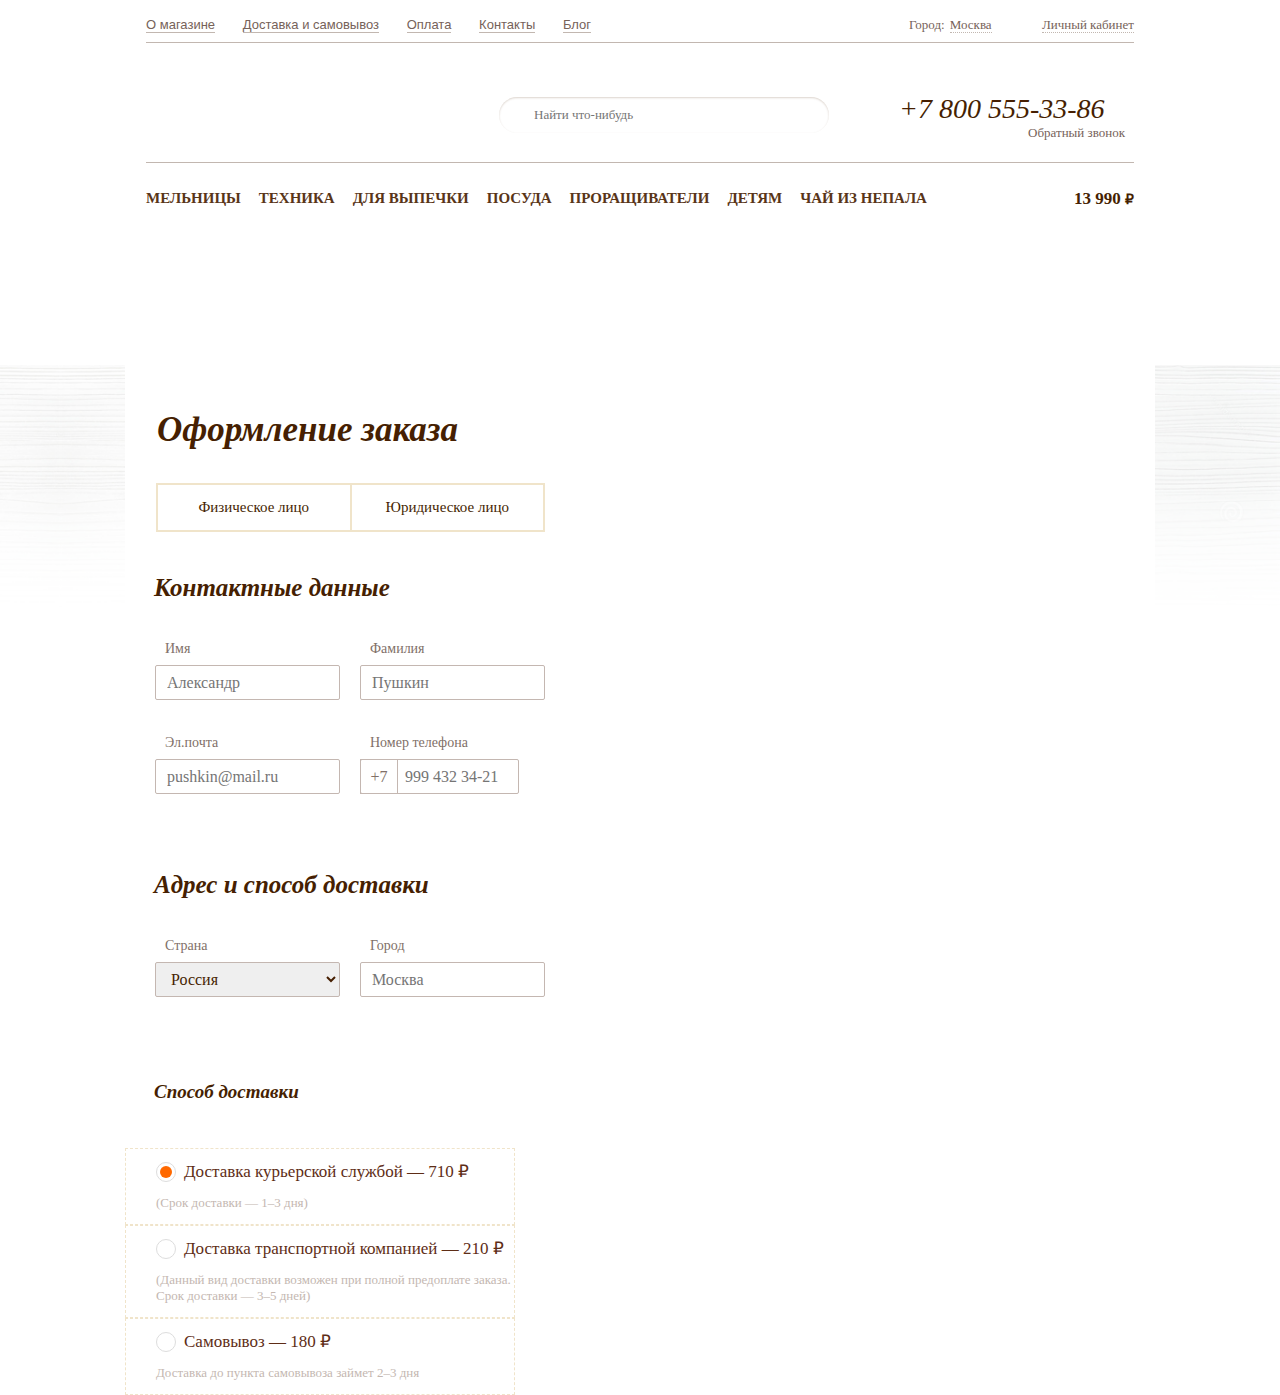
==== index.html @ 78ed2c7d "feat: add header + main" ====
<!DOCTYPE html>
<html lang="en">
<head>
  <meta charset="UTF-8">
  <meta name="viewport" content="width=device-width, initial-scale=0.25">
  <meta http-equiv="X-UA-Compatible" content="ie=edge">
  <link rel="stylesheet" href="sass/main.css">
  <title>Document</title>
</head>
<body>
  <header>
    <div class="wrap-navigation">
      <div class="navigation">
        <a href="#">О магазине</a>
        <a href="#">Доставка и самовывоз</a>
        <a href="#">Оплата</a>
        <a href="#">Контакты</a>
        <a href="#">Блог</a>
      </div>
      <div class="account">
        <div class="account-city">
          <i class="sprite"></i>
          <p>Город:</p>
          <a href="#">Москва</a>
        </div>
        <div class="account-personal">
          <i class="sprite"></i>
          <a href="#">Личный кабинет</a>
        </div>
      </div>
    </div>

    <div class="middle-header">
      <div class="logo"><i class="sprite"></i></div>
      <form class="search">
          <i class="sprite"></i>
          <input type="text" placeholder="Найти что-нибудь">
      </form>
      <div class="callback">
        <div class="callback-number">+7 800 555-33-86</div>
        <div class="callback-text">Обратный звонок</div>
      </div>
    </div>

    <div class="main-navigation">
      <div class="main-navigation-name">
        <ul>
          <li><a href="">Мельницы</a></li>
          <li><a href="">Техника</a></li>
          <li><a href="">Для выпечки</a></li>
          <li><a href="">Посуда</a></li>
          <li><a href="">Проращиватели</a></li>
          <li><a href="">Детям</a> </li>
          <li><a href="">Чай из непала</a></li>
        </ul>
      </div>
      <div class="main-navigation-cart">
        <i class="sprite"></i>
        <div class="main-navigation-cart-price">13 990 <p>₽</p></div>
      </div>
    </div>
  </header>

  <div class="main-checkout">
    <div class="checkout">

      <h2>Оформление заказа</h2>
      <div class="checkout-choice">
        <div class="checkout-choice-item1">Физическое лицо</div>
        <div class="checkout-choice-item2">Юридическое лицо</div>
      </div>

      <h3>Контактные данные</h3>
      <form class="contacts">
        <div class="contacts-name-mail">
            <label for="">Имя</label>
            <input type="text" name="fio" placeholder="Александр">
            <label for="">Эл.почта</label>
            <input type="email" name="fio" placeholder="pushkin@mail.ru">
        </div>
        <div class="contacts-lname-tel">
            <label for="">Фамилия</label> 
            <input type="text" name="fio" placeholder="Пушкин">
            <label for="">Номер телефона</label>
            <div class="contacts-tel">
              <div class="num">+7</div>
              <input type="phone" name="fio" placeholder="999 432 34-21">
            </div>
          </div>
      </form>

      <h3>Адрес и способ доставки</h3>
      <form class="delivery">
        <div class="delivery-country">
          <label for="">Страна</label>
          <select name="" id="">
              <option>Россия</option>
          </select> 
        </div>
        <div class="delivery-city">
            <label for="">Город</label>
            <input type="text" name="city" placeholder="Москва">
          </div>
      </form>

      <h4>Способ доставки</h4>
      <form action="#">
        <div class="checkbox-choice">
          <div class="checkbox-choice-courier">
            <p>
              <input name="radio" type="radio" class="radio" checked>
              <label for="test1">Доставка курьерской службой — 710 ₽</label>
              <p>(Срок доставки — 1–3 дня)</p>
            </p> 
          </div>
          <div class="checkbox-choice-car">
            <p>
              <input name="radio" type="radio" class="radio">
              <label for="test2">Доставка транспортной компанией — 210 ₽</label>
              <p>(Данный вид доставки возможен при полной 
                  предоплате заказа. Срок доставки — 3–5 дней)
              </p>
            </p>
          </div>
          <div class="checkbox-choice-pickup">
            <p>
              <input name="radio" type="radio" class="radio">
              <label for="test3">Самовывоз — 180 ₽</label>
              <p>Доставка до пункта самовывоза займет 2–3 дня</p>
            </p> 
          </div>
        </div>
      </form>
    </div>
  </div>
  
</body>
</html>
---- sass/main.css ----
* {
  -webkit-box-sizing: border-box;
          box-sizing: border-box;
}

body {
  margin: 0;
  padding: 0;
}

header {
  height: 365px;
  background: url("../image/header-picture.png") no-repeat bottom center;
  background-size: cover;
}

.sprite {
  background-image: url("../image/i.png");
  background-repeat: no-repeat;
  display: inline-block;
}

.wrap-navigation {
  width: 988px;
  height: 43px;
  display: -webkit-box;
  display: -ms-flexbox;
  display: flex;
  -webkit-box-pack: justify;
      -ms-flex-pack: justify;
          justify-content: space-between;
  margin: 0 auto;
  border-bottom: 1px solid #c2b7b0;
}

.navigation {
  width: 445px;
  display: -webkit-box;
  display: -ms-flexbox;
  display: flex;
  -webkit-box-pack: justify;
      -ms-flex-pack: justify;
          justify-content: space-between;
}

.navigation a {
  height: 16px;
  margin: 17px 0 0;
  color: #766259;
  font-family: Calibri, sans-serif;
  font-size: 13px;
  font-weight: 400;
  text-decoration: none;
  border-bottom: 1px solid #c2b7b0;
}

.account {
  width: 254px;
  display: -webkit-box;
  display: -ms-flexbox;
  display: flex;
  -webkit-box-pack: justify;
      -ms-flex-pack: justify;
          justify-content: space-between;
}

.account a {
  padding: 0;
  height: 16px;
  margin: 17px 0 0;
  color: #766259;
  font-family: Calibri;
  font-size: 13px;
  font-weight: 400;
  text-decoration: none;
  border-bottom: 1px dotted #c2b7b0;
}

.account-city {
  display: -webkit-box;
  display: -ms-flexbox;
  display: flex;
}

.account-city i {
  width: 15px;
  height: 19px;
  background-position: -367px -5px;
  margin: 17px 7px 0;
}

.account-city p {
  color: #766259;
  font-family: Calibri;
  font-size: 13px;
  font-weight: 400;
  padding: 0;
  margin: 17px 5px 0 0;
}

.account-personal {
  display: -webkit-box;
  display: -ms-flexbox;
  display: flex;
}

.account-personal i {
  width: 15px;
  height: 19px;
  background-position: -270px -5px;
  margin: 17px 7px 0;
}

.middle-header {
  width: 970px;
  height: 95px;
  margin: 24px auto 0;
  display: -webkit-box;
  display: -ms-flexbox;
  display: flex;
  -webkit-box-align: center;
      -ms-flex-align: center;
          align-items: center;
  -webkit-box-pack: justify;
      -ms-flex-pack: justify;
          justify-content: space-between;
}

.logo i {
  width: 274px;
  height: 72px;
  background-position: -402px -72px;
}

.search {
  width: 330px;
  height: 36px;
  -webkit-box-shadow: inset 0 1px 2px rgba(96, 58, 26, 0.22);
          box-shadow: inset 0 1px 2px rgba(96, 58, 26, 0.22);
  border-radius: 18px;
  border-style: none;
  background-color: #ffffff;
  display: -webkit-box;
  display: -ms-flexbox;
  display: flex;
  -webkit-box-align: center;
      -ms-flex-align: center;
          align-items: center;
}

.search input {
  background: none;
  border: none;
  padding: 0 11px;
  outline: none;
  color: #766259;
  font-family: Calibri;
  font-size: 13px;
  font-weight: 400;
  line-height: 85px;
}

.search i {
  width: 13px;
  height: 15px;
  background-position: -666px -5px;
  margin-left: 11px;
}

.callback {
  width: 226px;
  height: 43px;
}

.callback-number {
  color: #461f02;
  font-family: Georgia;
  font-size: 28px;
  font-style: italic;
}

.callback-text {
  color: #766259;
  font-family: Calibri;
  font-size: 13px;
  font-weight: 400;
  text-align: right;
}

.main-navigation {
  width: 988px;
  height: 50px;
  display: -webkit-box;
  display: -ms-flexbox;
  display: flex;
  -webkit-box-pack: justify;
      -ms-flex-pack: justify;
          justify-content: space-between;
  margin: 0 auto;
  padding-top: 10px;
  border-top: 1px solid #c2b7b0;
}

.main-navigation-name {
  width: 781px;
}

.main-navigation-name ul {
  display: -webkit-box;
  display: -ms-flexbox;
  display: flex;
  -webkit-box-pack: justify;
      -ms-flex-pack: justify;
          justify-content: space-between;
  list-style: none;
  -webkit-box-orient: horizontal;
  -webkit-box-direction: normal;
      -ms-flex-direction: row;
          flex-direction: row;
  padding: 0;
}

.main-navigation-name ul a {
  text-decoration: none;
  color: #461f02;
  font-family: Calibri;
  font-size: 15px;
  font-weight: 700;
  text-transform: uppercase;
  color: #593518;
}

.main-navigation-cart {
  width: 135px;
  height: 50px;
  display: -webkit-box;
  display: -ms-flexbox;
  display: flex;
  -webkit-box-pack: end;
      -ms-flex-pack: end;
          justify-content: flex-end;
}

.main-navigation-cart i {
  width: 36px;
  height: 34px;
  background-position: -295px -5px;
}

.main-navigation-cart-price {
  margin: 16px 0 0;
  color: #461f02;
  font-family: Calibri;
  font-size: 17px;
  font-weight: 700;
}

.main-navigation-cart p {
  font-size: 14px;
  margin: 0;
  display: inline;
}

.main-checkout {
  background: url("../image/bottom-header.png") no-repeat top center;
  height: 300px;
  background-size: cover;
}

.checkout {
  width: 1030px;
  margin: auto;
  background: white;
}

.checkout h2 {
  color: #461f02;
  font-family: Georgia;
  font-size: 35px;
  font-style: italic;
  margin: 0 0 33px 32px;
  padding-top: 45px;
}

.checkout h3 {
  color: #461f02;
  font-family: Georgia;
  font-size: 25px;
  font-style: italic;
  margin: 42px 0 39px 29px;
}

.checkout h4 {
  color: #461f02;
  font-family: Georgia;
  font-size: 19px;
  font-style: italic;
  line-height: 35px;
  margin: 42px 0 39px 29px;
}

.checkout-choice {
  width: 389px;
  height: 49px;
  border: 1px solid #f0e4ca;
  display: -webkit-box;
  display: -ms-flexbox;
  display: flex;
  margin-left: 31px;
}

.checkout-choice-item1, .checkout-choice-item2 {
  width: 195px;
  color: #461f02;
  font-family: Calibri;
  font-size: 15px;
  font-weight: 400;
  border: 1px solid #f0e4ca;
  display: -webkit-box;
  display: -ms-flexbox;
  display: flex;
  -webkit-box-align: center;
      -ms-flex-align: center;
          align-items: center;
  -webkit-box-pack: center;
      -ms-flex-pack: center;
          justify-content: center;
  cursor: pointer;
}

.checkout-choice-item1:hover, .checkout-choice-item2:hover {
  background-color: #fdfcfa;
}

.checkout-choice-item1:active, .checkout-choice-item2:active {
  border: 1px dashed #d15b0a;
}

.contacts {
  width: 390px;
  height: auto;
  display: -webkit-box;
  display: -ms-flexbox;
  display: flex;
  -webkit-box-pack: justify;
      -ms-flex-pack: justify;
          justify-content: space-between;
  margin-left: 30px;
}

.contacts-name-mail {
  width: 390px;
  display: -webkit-box;
  display: -ms-flexbox;
  display: flex;
  -webkit-box-orient: vertical;
  -webkit-box-direction: normal;
      -ms-flex-direction: column;
          flex-direction: column;
}

.contacts-lname-tel {
  display: -webkit-box;
  display: -ms-flexbox;
  display: flex;
  -webkit-box-orient: vertical;
  -webkit-box-direction: normal;
      -ms-flex-direction: column;
          flex-direction: column;
}

.contacts label {
  color: #817068;
  font-family: Calibri;
  font-size: 14px;
  font-weight: 400;
  margin: 0 0 8px 10px;
}

.contacts input {
  width: 185px;
  height: 35px;
  margin-bottom: 35px;
  color: #817068;
  font-family: Calibri;
  font-size: 16px;
  font-weight: 400;
  padding-left: 11px;
  outline-color: #e64545;
  border: 1px solid #c4b7b1;
  border-radius: 2px;
}

.contacts-tel {
  position: relative;
}

.contacts-tel input {
  width: 159px !important;
  height: 35px;
  padding-left: 44px;
}

.num {
  width: 38px;
  height: 35px;
  border: 1px solid #c4b7b1;
  position: absolute;
  display: -webkit-box;
  display: -ms-flexbox;
  display: flex;
  -webkit-box-pack: center;
      -ms-flex-pack: center;
          justify-content: center;
  -webkit-box-align: center;
      -ms-flex-align: center;
          align-items: center;
  color: #817068;
  font-family: Calibri;
  font-size: 16px;
  font-weight: 400;
}

.delivery {
  width: 390px;
  height: auto;
  display: -webkit-box;
  display: -ms-flexbox;
  display: flex;
  -webkit-box-pack: justify;
      -ms-flex-pack: justify;
          justify-content: space-between;
  margin-left: 30px;
}

.delivery-city, .delivery-country {
  display: -webkit-box;
  display: -ms-flexbox;
  display: flex;
  -webkit-box-orient: vertical;
  -webkit-box-direction: normal;
      -ms-flex-direction: column;
          flex-direction: column;
}

.delivery-city label, .delivery-country label {
  color: #817068;
  font-family: Calibri;
  font-size: 14px;
  font-weight: 400;
  margin: 0 0 8px 10px;
}

.delivery-city select, .delivery-city input, .delivery-country select, .delivery-country input {
  width: 185px;
  height: 35px;
  margin-bottom: 35px;
  color: #461f02;
  font-family: Calibri;
  font-size: 16px;
  font-weight: 400;
  padding-left: 11px;
  outline-color: #e64545;
  border: 1px solid #c4b7b1;
  border-radius: 2px;
}

.checkbox-choice {
  width: 390px;
  height: 222px;
}

.checkbox-choice-courier, .checkbox-choice-car, .checkbox-choice-pickup {
  width: 390px;
  min-height: 70px;
  border: 1px dashed #f0e4ca;
}

.checkbox-choice-courier p, .checkbox-choice-car p, .checkbox-choice-pickup p {
  color: #c4b7b1;
  font-family: Calibri;
  font-size: 13px;
  font-weight: 400;
  margin-left: 30px;
  padding: 0;
  max-width: 100%;
}

input[type="radio"]:checked,
input[type="radio"]:not(:checked) {
  position: absolute;
  left: -9999px;
}

input[type="radio"]:checked + label,
input[type="radio"]:not(:checked) + label {
  position: relative;
  padding-left: 28px;
  cursor: pointer;
  line-height: 20px;
  display: inline-block;
  color: #5e2d16;
  font-family: Calibri;
  font-size: 17px;
  font-weight: 400;
}

input[type="radio"]:checked + label:before,
input[type="radio"]:not(:checked) + label:before {
  content: '';
  position: absolute;
  left: 0;
  top: 0;
  width: 18px;
  height: 18px;
  border: 1px solid #ddd;
  border-radius: 100%;
  background: #fff;
}

input[type="radio"]:checked + label:after,
input[type="radio"]:not(:checked) + label:after {
  content: '';
  width: 12px;
  height: 12px;
  background: #ff6900;
  position: absolute;
  top: 4px;
  left: 4px;
  border-radius: 100%;
  -webkit-transition: all 0.2s ease;
  transition: all 0.2s ease;
}

input[type="radio"]:not(:checked) + label:after {
  opacity: 0;
  -webkit-transform: scale(0);
  transform: scale(0);
}

input[type="radio"]:checked + label:after {
  opacity: 1;
  -webkit-transform: scale(1);
  transform: scale(1);
}
/*# sourceMappingURL=main.css.map */
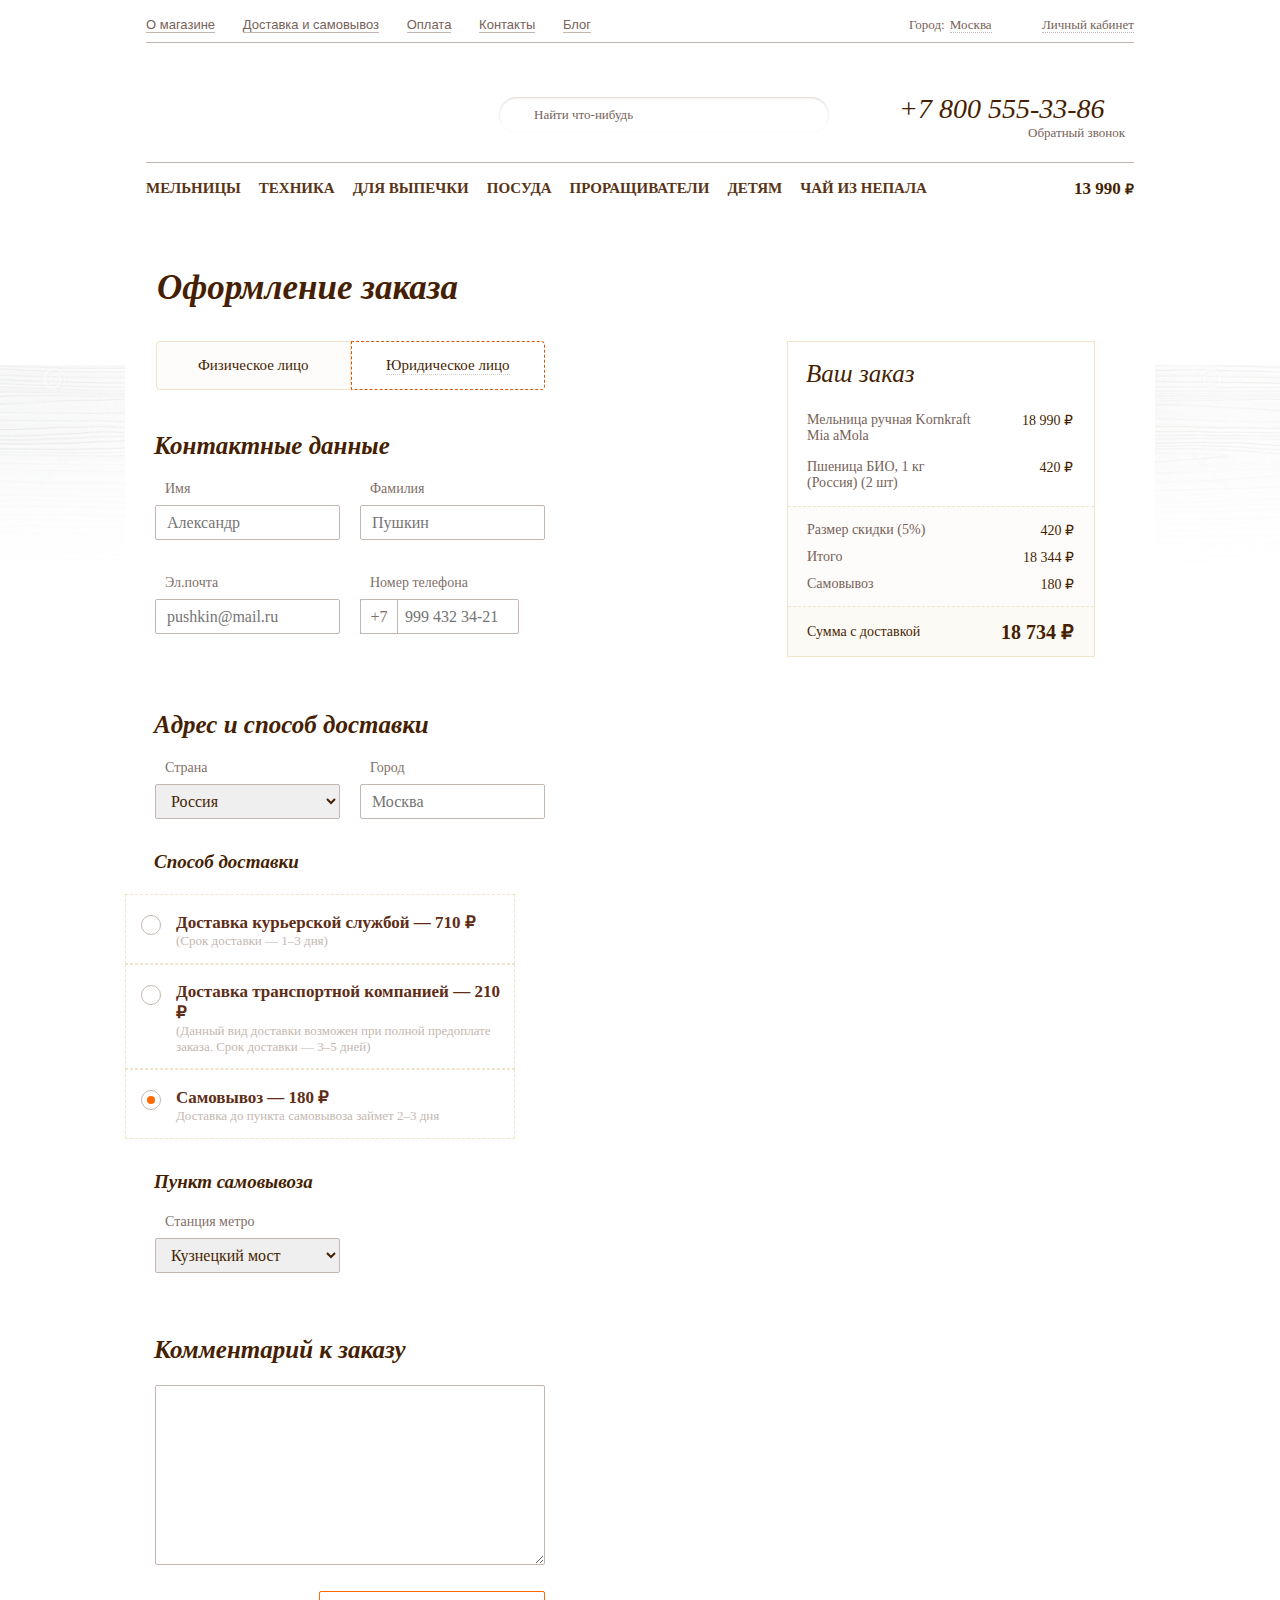
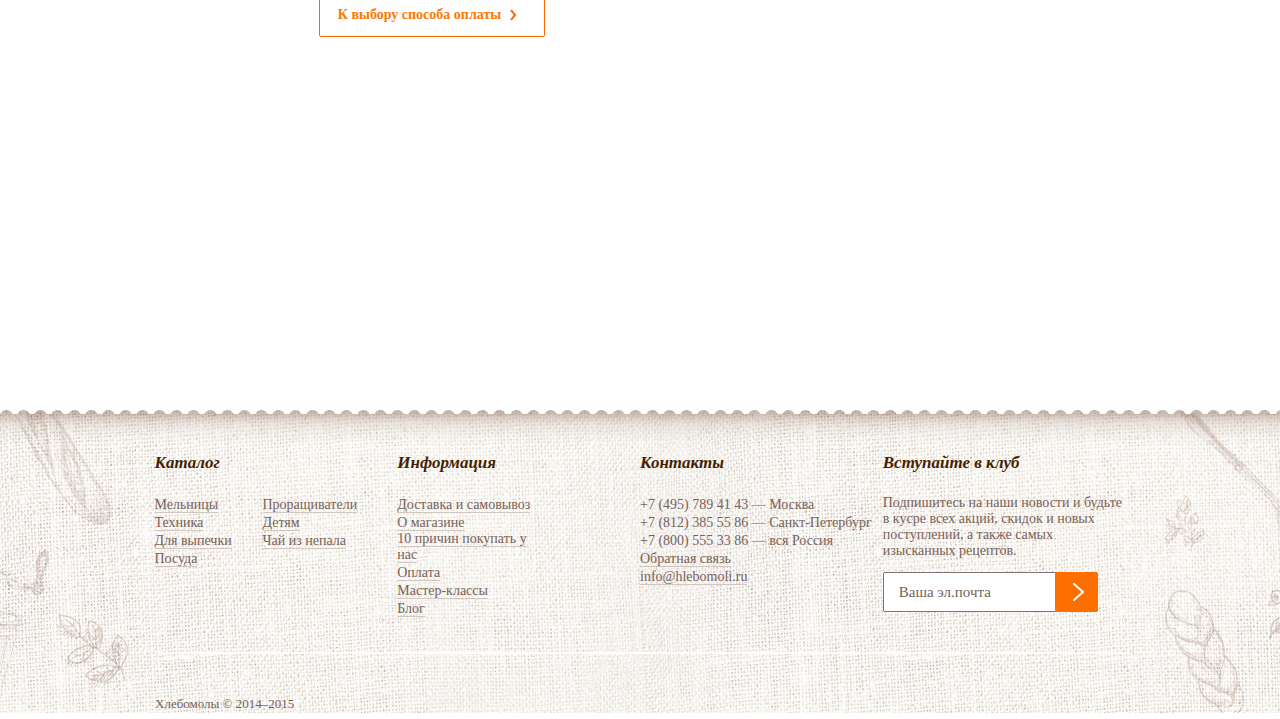
==== commit 1319b478: "feat: add footer, main and fix" ====
--- a/index.html
+++ b/index.html
@@ -5,7 +5,6 @@
   <meta name="viewport" content="width=device-width, initial-scale=0.25">
   <meta http-equiv="X-UA-Compatible" content="ie=edge">
   <link rel="stylesheet" href="sass/main.css">
-  <title>Document</title>
 </head>
 <body>
   <header>
@@ -55,84 +54,245 @@
         </ul>
       </div>
       <div class="main-navigation-cart">
-        <i class="sprite"></i>
+        <div class="cart"></div>
         <div class="main-navigation-cart-price">13 990 <p>₽</p></div>
       </div>
     </div>
   </header>
 
   <div class="main-checkout">
-    <div class="checkout">
-
+    <div class="wood">
+    <div class="checkout ">
+      <div class="b_panel">
       <h2>Оформление заказа</h2>
-      <div class="checkout-choice">
-        <div class="checkout-choice-item1">Физическое лицо</div>
-        <div class="checkout-choice-item2">Юридическое лицо</div>
-      </div>
-
-      <h3>Контактные данные</h3>
-      <form class="contacts">
-        <div class="contacts-name-mail">
-            <label for="">Имя</label>
-            <input type="text" name="fio" placeholder="Александр">
-            <label for="">Эл.почта</label>
-            <input type="email" name="fio" placeholder="pushkin@mail.ru">
-        </div>
-        <div class="contacts-lname-tel">
-            <label for="">Фамилия</label> 
-            <input type="text" name="fio" placeholder="Пушкин">
-            <label for="">Номер телефона</label>
-            <div class="contacts-tel">
-              <div class="num">+7</div>
-              <input type="phone" name="fio" placeholder="999 432 34-21">
-            </div>
-          </div>
-      </form>
-
-      <h3>Адрес и способ доставки</h3>
-      <form class="delivery">
-        <div class="delivery-country">
-          <label for="">Страна</label>
+      <div class="wrap-content">
+        <div class="checkout-choice">
+          <div class="checkout-choice-item1">Физическое лицо</div>
+          <div class="checkout-choice-item2"><p>Юридическое лицо</p></div>
+        </div>
+
+        <div class="your-choice">
+          <h3>Ваш заказ</h3>
+
+            <div class="your-choice-goods">
+              <p class="goods-item">Мельница ручная Kornkraft Mia aMola</p>
+              <p class="goods-price">18 990 ₽</p>
+            </div>
+            <div class="your-choice-goods">
+              <p class="goods-item">Пшеница БИО, 1 кг (Россия) (2 шт)</p>
+              <p class="goods-price">420 ₽</p>
+            </div>
+
+            <div class="price-delivery">
+              <div class="cost">
+                <p>Размер скидки (5%)</p>
+                <p class="cost-color">420 ₽</p>
+              </div>
+              <div class="cost1">
+                  <p>Итого</p>
+                  <p class="cost-color">18 344 ₽</p>
+              </div>
+              <div class="cost2">
+                  <p>Самовывоз</p>
+                  <p class="cost-color">180 ₽</p>
+              </div>
+            </div>
+
+            <div class="full-price">
+              <p>Сумма с доставкой</p>
+              <p class="full-cost">18 734 ₽</p>
+            </div>  
+
+        </div>
+      </div>
+      
+        <h3>Контактные данные</h3>
+        <form class="contacts">
+          <div class="contacts-name-mail">
+              <label for="">Имя</label>
+              <input type="text" name="fio" placeholder="Александр">
+              <label for="">Эл.почта</label>
+              <input type="email" name="fio" placeholder="pushkin@mail.ru">
+          </div>
+          <div class="contacts-lname-tel">
+              <label for="">Фамилия</label> 
+              <input type="text" name="fio" placeholder="Пушкин">
+              <label for="">Номер телефона</label>
+              <div class="contacts-tel">
+                <div class="num">+7</div>
+                <input type="phone" name="fio" placeholder="999 432 34-21">
+              </div>
+            </div>
+        </form>
+
+        <h3>Адрес и способ доставки</h3>
+        <form class="delivery">
+          <div class="delivery-country">
+            <label for="">Страна</label>
+            <select name="" id="">
+                <option>Россия</option>
+            </select> 
+          </div>
+          <div class="delivery-city">
+              <label for="">Город</label>
+              <input type="text" name="city" placeholder="Москва">
+            </div>
+        </form>
+
+        <h4>Способ доставки</h4>
+        <div class="control-group">
+            <div class="checkbox-choice-courier">
+              <label class="control control-radio">
+                  Доставка курьерской службой — 710 ₽
+                      <input type="radio" name="radio" />
+                      <p>(Срок доставки — 1–3 дня)</p>
+                  <div class="control_indicator"></div>
+              </label>
+            </div>
+            <div class="checkbox-choice-car">
+              <label class="control control-radio">
+                  Доставка транспортной компанией — 210 ₽
+                      <input type="radio" name="radio" />
+                      <p>(Данный вид доставки возможен при полной 
+                          предоплате заказа. Срок доставки — 3–5 дней)
+                      </p>
+                  <div class="control_indicator"></div>
+              </label>
+            </div>
+            <div class="checkbox-choice-pickup">
+              <label class="control control-radio">
+                  Самовывоз — 180 ₽
+                      <input type="radio" name="radio" checked="checked" />
+                      <p>Доставка до пункта самовывоза займет 2–3 дня</p>
+                  <div class="control_indicator"></div>
+              </label>
+            </div>
+            
+        </div>
+
+
+        <!-- <form action="#">
+          <div class="checkbox-choice">
+            <div class="checkbox-choice-courier">
+              <p>
+                <input name="radio" type="radio" class="radio" >
+                <label for="test1">Доставка курьерской службой — 710 ₽</label>
+                <p>(Срок доставки — 1–3 дня)</p>
+              </p> 
+            </div>
+            <div class="checkbox-choice-car">
+              <p>
+                <input name="radio" type="radio" class="radio">
+                <label for="test2">Доставка транспортной компанией — 210 ₽</label>
+                <p>(Данный вид доставки возможен при полной 
+                    предоплате заказа. Срок доставки — 3–5 дней)
+                </p>
+              </p>
+            </div>
+            <div class="checkbox-choice-pickup">
+              <p>
+                <input name="radio" type="radio" class="radio" checked>
+                <label for="test3">Самовывоз — 180 ₽</label>
+                <p>Доставка до пункта самовывоза займет 2–3 дня</p>
+              </p> 
+            </div>
+          </div>
+        </form> -->
+
+      
+
+        <h4>Пункт самовывоза</h4>
+        <div class="pickup">        
+          <label for="">Станция метро</label>
           <select name="" id="">
-              <option>Россия</option>
-          </select> 
-        </div>
-        <div class="delivery-city">
-            <label for="">Город</label>
-            <input type="text" name="city" placeholder="Москва">
-          </div>
-      </form>
-
-      <h4>Способ доставки</h4>
-      <form action="#">
-        <div class="checkbox-choice">
-          <div class="checkbox-choice-courier">
-            <p>
-              <input name="radio" type="radio" class="radio" checked>
-              <label for="test1">Доставка курьерской службой — 710 ₽</label>
-              <p>(Срок доставки — 1–3 дня)</p>
-            </p> 
-          </div>
-          <div class="checkbox-choice-car">
-            <p>
-              <input name="radio" type="radio" class="radio">
-              <label for="test2">Доставка транспортной компанией — 210 ₽</label>
-              <p>(Данный вид доставки возможен при полной 
-                  предоплате заказа. Срок доставки — 3–5 дней)
-              </p>
-            </p>
-          </div>
-          <div class="checkbox-choice-pickup">
-            <p>
-              <input name="radio" type="radio" class="radio">
-              <label for="test3">Самовывоз — 180 ₽</label>
-              <p>Доставка до пункта самовывоза займет 2–3 дня</p>
-            </p> 
-          </div>
-        </div>
-      </form>
-    </div>
-  </div>
-  
+              <option>Кузнецкий мост</option>
+          </select>
+          <div id="map"></div>
+          <script type="text/javascript" charset="utf-8" async src="https://api-maps.yandex.ru/services/constructor/1.0/js/?um=constructor%3A39465b5e3ebe2ff339e747131e47175bd1612c1ca1939c7732108e07b7fb9b4d&amp;width=390&amp;height=292&amp;lang=ru_RU&amp;scroll=true"></script>       
+        </div>
+
+        <h3>Комментарий к заказу</h3>
+        <div class="comment">
+          <form action="" method="post">
+              <p><textarea name="text" required></textarea></p>
+              <p class="submit-position"><input type="submit" class="submit" value="К выбору способа оплаты"><span></span></p>
+            </form>    
+        </div>
+      </div> 
+    </div>
+  </div>
+</div>
+
+<footer>
+  <div class="footer-main">
+    <div class="footer-main-item">
+      <div class="footer-main-item-catalog">
+        <h4>Каталог</h4>
+        <ul class="column-count">
+          <li><a href="">Мельницы</a></li>
+          <li><a href="">Техника</a></li>
+          <li><a href="">Для выпечки</a></li>
+          <li><a href="">Посуда</a></li>
+          <li><a href="">Проращиватели</a></li>
+          <li><a href="">Детям</a></li>
+          <li><a href="">Чай из непала</a></li>
+        </ul>
+      </div>
+    </div>
+    <div class="footer-main-item">
+        <div class="footer-main-item-info">
+          <h4>Информация</h4>
+          <ul>
+            <li><a href="">Доставка и самовывоз</a></li>
+            <li><a href="">О магазине</a></li>
+            <li><a href="">10 причин покупать у нас</a></li>
+            <li><a href="">Оплата</a></li><br>
+            <li><a href="">Мастер-классы</a></li><br>
+            <li><a href="">Блог</a></li>
+          </ul>
+        </div>
+    </div>
+    <div class="footer-main-item">
+        <div class="footer-main-item-contact">
+            <h4>Контакты</h4>
+            <ul>
+              <li>+7 (495) 789 41 43 — Москва</li>
+              <li>+7 (812) 385 55 86 — Санкт-Петербург</li>
+              <li>+7 (800) 555 33 86 — вся Россия</li>
+              <li><a href="">Обратная связь</a></li><br>
+              <li><a href="">info@hlebomoli.ru</a></li>
+            </ul>
+          </div>
+    </div>
+    <div class="footer-main-item">
+        <div class="footer-main-item-club">
+          <h4>Вступайте в клуб</h4>
+          <p>Подпишитесь на наши новости и будьте в кусре всех акций, скидок и новых 
+              поступлений, а также самых изысканных рецептов.</p>
+        </div>
+        <form action="#">
+          <input type="text" placeholder="Ваша эл.почта">
+          <input type="submit" value="">
+        </form>
+    </div>
+  </div>
+
+  <div class="footer-line">
+      <i class="sprite"></i>
+  </div>
+
+  <div class="social">
+    <div class="social-copyright">
+      <p>Хлебомолы © 2014–2015</p>
+    </div>
+    <div class="social-media">
+      <a href=""><i class="sprite vk"></i></a>
+      <a href=""><i class="sprite fb"></i></a>
+      <a href=""><i class="sprite in"></i></a>
+      <a href=""><i class="sprite yt"></i></a>
+    </div> 
+  </div>
+    
+</footer>
 </body>
 </html>--- a/sass/main.css
+++ b/sass/main.css
@@ -157,7 +157,27 @@
   font-family: Calibri;
   font-size: 13px;
   font-weight: 400;
-  line-height: 85px;
+}
+
+.search input::-webkit-input-placeholder {
+  color: #766259;
+  font-family: Calibri;
+  font-size: 13px;
+  font-weight: 400;
+}
+
+.search input::-moz-placeholder {
+  color: #766259;
+  font-family: Calibri;
+  font-size: 13px;
+  font-weight: 400;
+}
+
+.search input:-ms-input-placeholder {
+  color: #766259;
+  font-family: Calibri;
+  font-size: 13px;
+  font-weight: 400;
 }
 
 .search i {
@@ -197,8 +217,14 @@
       -ms-flex-pack: justify;
           justify-content: space-between;
   margin: 0 auto;
-  padding-top: 10px;
   border-top: 1px solid #c2b7b0;
+}
+
+.main-navigation .cart {
+  width: 40px;
+  height: 40px;
+  background: url("../image/cart.png") no-repeat;
+  background-position: 5px 5px;
 }
 
 .main-navigation-name {
@@ -241,12 +267,6 @@
           justify-content: flex-end;
 }
 
-.main-navigation-cart i {
-  width: 36px;
-  height: 34px;
-  background-position: -295px -5px;
-}
-
 .main-navigation-cart-price {
   margin: 16px 0 0;
   color: #461f02;
@@ -262,14 +282,177 @@
 }
 
 .main-checkout {
-  background: url("../image/bottom-header.png") no-repeat top center;
+  position: relative;
+  width: 100%;
+  min-height: 1645px;
+}
+
+.wood {
+  background: url("../image/bottom-header.png") no-repeat 0 -40px;
   height: 300px;
   background-size: cover;
+  position: relative;
+  width: 100%;
+}
+
+.b_panel {
+  position: absolute;
+  display: block;
+  overflow: hidden;
+  width: 100%;
+  min-height: 120px;
+  max-width: 1030px;
+  margin: -142px auto 0;
+  background: url("../image/b_panel.png") no-repeat;
+}
+
+.white-power {
+  background: white;
+}
+
+.wrap-content {
+  display: -webkit-box;
+  display: -ms-flexbox;
+  display: flex;
+  -webkit-box-pack: justify;
+      -ms-flex-pack: justify;
+          justify-content: space-between;
+}
+
+.your-choice {
+  display: -webkit-box;
+  display: -ms-flexbox;
+  display: flex;
+  -webkit-box-orient: vertical;
+  -webkit-box-direction: normal;
+      -ms-flex-direction: column;
+          flex-direction: column;
+  width: 308px;
+  height: 316px;
+  border: 1px solid #f0e4ca;
+  margin-right: 30px;
+  position: absolute;
+  right: 30px;
+}
+
+.your-choice h3 {
+  padding: 18px 0 24px 18px;
+  color: #461f02;
+  font-family: Georgia;
+  font-size: 25px;
+  font-style: italic;
+  font-weight: normal;
+  margin: 0 !important;
+}
+
+.your-choice-goods {
+  display: -webkit-box;
+  display: -ms-flexbox;
+  display: flex;
+  -webkit-box-pack: justify;
+      -ms-flex-pack: justify;
+          justify-content: space-between;
+}
+
+.your-choice-goods p {
+  margin: 0;
+}
+
+.your-choice-goods .goods-item {
+  width: 185px;
+  color: #766259;
+  font-family: Calibri;
+  font-size: 14px;
+  font-weight: 400;
+  padding-left: 19px;
+  margin-bottom: 15px;
+}
+
+.your-choice-goods .goods-price {
+  color: #461f02;
+  font-family: Calibri;
+  font-size: 14px;
+  font-weight: 400;
+  padding-right: 21px;
+}
+
+.your-choice .price-delivery {
+  border-top: 1px dashed #f0e4ca;
+  border-bottom: 1px dashed #f0e4ca;
+  background-color: #fdfcfa;
+  height: 101px;
+  display: -webkit-box;
+  display: -ms-flexbox;
+  display: flex;
+  -webkit-box-orient: vertical;
+  -webkit-box-direction: normal;
+      -ms-flex-direction: column;
+          flex-direction: column;
+  padding-left: 19px;
+  padding-top: 15px;
+  padding-right: 20px;
+  padding-bottom: 20px;
+}
+
+.your-choice .price-delivery .cost, .your-choice .price-delivery .cost1, .your-choice .price-delivery .cost2 {
+  display: -webkit-box;
+  display: -ms-flexbox;
+  display: flex;
+  -webkit-box-pack: justify;
+      -ms-flex-pack: justify;
+          justify-content: space-between;
+  padding-bottom: 10px;
+}
+
+.your-choice .price-delivery .cost p, .your-choice .price-delivery .cost1 p, .your-choice .price-delivery .cost2 p {
+  color: #766259;
+  font-family: Calibri;
+  font-size: 14px;
+  font-weight: 400;
+  margin: 0;
+}
+
+.your-choice .price-delivery .cost .cost-color, .your-choice .price-delivery .cost1 .cost-color, .your-choice .price-delivery .cost2 .cost-color {
+  color: #461f02;
+  font-family: Calibri;
+  font-size: 14px;
+  font-weight: 400;
+}
+
+.your-choice .full-price {
+  background-color: #fcfaf5;
+  height: 60px;
+  display: -webkit-box;
+  display: -ms-flexbox;
+  display: flex;
+  -webkit-box-pack: justify;
+      -ms-flex-pack: justify;
+          justify-content: space-between;
+  padding-left: 19px;
+  padding-right: 20px;
+}
+
+.your-choice .full-price p {
+  color: #461f02;
+  font-family: Calibri;
+  font-size: 14px;
+  font-weight: 400;
+  margin: auto 0;
+}
+
+.your-choice .full-price .full-cost {
+  color: #461f02;
+  font-family: Calibri;
+  font-size: 20px;
+  font-weight: 700;
+  margin: auto 0;
 }
 
 .checkout {
   width: 1030px;
+  height: 1000px;
   margin: auto;
+  position: relative;
   background: white;
 }
 
@@ -287,7 +470,7 @@
   font-family: Georgia;
   font-size: 25px;
   font-style: italic;
-  margin: 42px 0 39px 29px;
+  margin: 42px 0 21px 29px;
 }
 
 .checkout h4 {
@@ -296,17 +479,17 @@
   font-size: 19px;
   font-style: italic;
   line-height: 35px;
-  margin: 42px 0 39px 29px;
+  margin: 25px 0 15px 29px;
 }
 
 .checkout-choice {
   width: 389px;
   height: 49px;
-  border: 1px solid #f0e4ca;
   display: -webkit-box;
   display: -ms-flexbox;
   display: flex;
   margin-left: 31px;
+  border-radius: 4px 0 0 4px;
 }
 
 .checkout-choice-item1, .checkout-choice-item2 {
@@ -315,7 +498,6 @@
   font-family: Calibri;
   font-size: 15px;
   font-weight: 400;
-  border: 1px solid #f0e4ca;
   display: -webkit-box;
   display: -ms-flexbox;
   display: flex;
@@ -328,12 +510,20 @@
   cursor: pointer;
 }
 
-.checkout-choice-item1:hover, .checkout-choice-item2:hover {
+.checkout-choice-item1 {
   background-color: #fdfcfa;
-}
-
-.checkout-choice-item1:active, .checkout-choice-item2:active {
+  border: 1px solid #f0e4ca;
+  border-radius: 4px 0 0 4px;
+}
+
+.checkout-choice-item2 {
   border: 1px dashed #d15b0a;
+  border-radius: 0 4px 4px 0;
+}
+
+.checkout-choice-item2 p {
+  margin: 0;
+  border-bottom: 1px dotted #d6d0cd;
 }
 
 .contacts {
@@ -454,7 +644,6 @@
 .delivery-city select, .delivery-city input, .delivery-country select, .delivery-country input {
   width: 185px;
   height: 35px;
-  margin-bottom: 35px;
   color: #461f02;
   font-family: Calibri;
   font-size: 16px;
@@ -465,9 +654,15 @@
   border-radius: 2px;
 }
 
+.delivery-country select {
+  outline: none;
+}
+
 .checkbox-choice {
   width: 390px;
-  height: 222px;
+  min-height: 222px;
+  margin-left: 30px;
+  margin-bottom: 29px;
 }
 
 .checkbox-choice-courier, .checkbox-choice-car, .checkbox-choice-pickup {
@@ -476,71 +671,358 @@
   border: 1px dashed #f0e4ca;
 }
 
+.checkbox-choice-courier label, .checkbox-choice-car label, .checkbox-choice-pickup label {
+  font-size: 17px;
+  color: #5e2d16;
+  font-family: Calibri;
+  font-weight: 600;
+}
+
 .checkbox-choice-courier p, .checkbox-choice-car p, .checkbox-choice-pickup p {
   color: #c4b7b1;
   font-family: Calibri;
   font-size: 13px;
   font-weight: 400;
-  margin-left: 30px;
+  margin-top: 0;
   padding: 0;
   max-width: 100%;
 }
 
-input[type="radio"]:checked,
-input[type="radio"]:not(:checked) {
+.control {
+  display: block;
+  position: relative;
+  padding-left: 50px;
+  margin-bottom: 5px;
+  padding-top: 17px;
+  cursor: pointer;
+}
+
+.control input {
   position: absolute;
-  left: -9999px;
-}
-
-input[type="radio"]:checked + label,
-input[type="radio"]:not(:checked) + label {
-  position: relative;
-  padding-left: 28px;
-  cursor: pointer;
-  line-height: 20px;
-  display: inline-block;
-  color: #5e2d16;
-  font-family: Calibri;
-  font-size: 17px;
-  font-weight: 400;
-}
-
-input[type="radio"]:checked + label:before,
-input[type="radio"]:not(:checked) + label:before {
+  z-index: -1;
+  opacity: 0;
+}
+
+.control input:checked ~ .control_indicator {
+  background: white;
+}
+
+.control input:checked ~ .control_indicator:after {
+  display: block;
+}
+
+.control input:disabled ~ .control_indicator {
+  background: #e6e6e6;
+  opacity: 0.6;
+  pointer-events: none;
+}
+
+.control_indicator {
+  position: absolute;
+  top: 20px;
+  left: 15px;
+  height: 20px;
+  width: 20px;
+  background: white;
+  border: 1px solid #c4b7b1;
+}
+
+.control_indicator:after {
+  -webkit-box-sizing: unset;
+          box-sizing: unset;
   content: '';
   position: absolute;
-  left: 0;
-  top: 0;
-  width: 18px;
-  height: 18px;
-  border: 1px solid #ddd;
-  border-radius: 100%;
-  background: #fff;
-}
-
-input[type="radio"]:checked + label:after,
-input[type="radio"]:not(:checked) + label:after {
-  content: '';
-  width: 12px;
+  display: none;
+}
+
+.control-radio .control_indicator {
+  border-radius: 50%;
+}
+
+.control-radio .control_indicator:after {
+  left: 5px;
+  top: 5px;
+  height: 8px;
+  width: 8px;
+  border-radius: 50%;
+  background: #ff6900;
+}
+
+.control-radio input:disabled ~ .control_indicator:after {
+  background: #7b7b7b;
+}
+
+.control:hover input ~ .control_indicator,
+.control input:focus ~ .control_indicator {
+  background: #f5f5f5;
+}
+
+.control:hover input:not([disabled]):checked ~ .control_indicator,
+.control input:checked:focus ~ .control_indicator {
+  background: #ffffff;
+}
+
+.pickup {
+  display: -webkit-box;
+  display: -ms-flexbox;
+  display: flex;
+  -webkit-box-orient: vertical;
+  -webkit-box-direction: normal;
+      -ms-flex-direction: column;
+          flex-direction: column;
+  margin-left: 30px;
+  margin-bottom: 42px;
+}
+
+.pickup label {
+  color: #817068;
+  font-family: Calibri;
+  font-size: 14px;
+  font-weight: 400;
+  margin: 0 0 8px 10px;
+}
+
+.pickup select {
+  width: 185px;
+  height: 35px;
+  color: #461f02;
+  font-family: Calibri;
+  font-size: 16px;
+  font-weight: 400;
+  padding-left: 11px;
+  outline: none;
+  border: 1px solid #c4b7b1;
+  border-radius: 2px;
+  margin-bottom: 21px;
+}
+
+.comment {
+  margin-left: 30px;
+  margin-bottom: 75px;
+  max-width: 390px;
+}
+
+.comment textarea {
+  width: 390px;
+  height: 180px;
+  border-radius: 2px;
+  border: 1px solid #c4b7b1;
+  margin-bottom: 6px;
+}
+
+.comment p {
+  position: relative;
+}
+
+.comment p input {
+  width: 226px;
+  height: 46px;
+  border-radius: 2px;
+  border: 1px solid #ff6900;
+  background: white;
+  color: #ff7700;
+  font-family: Calibri;
+  font-size: 14px;
+  font-weight: 700;
+  line-height: 35px;
+  cursor: pointer;
+}
+
+.comment span {
+  position: absolute;
+  right: 28px;
+  top: 18px;
+  width: 7px;
   height: 12px;
-  background: #ff6900;
+  background: url("../image/arrow-button.png") no-repeat;
+}
+
+.submit {
+  padding: 0 25px 0 0;
+}
+
+.submit-position {
+  margin: 0 0 0 164px;
+}
+
+footer {
+  background: url("../image/footer-picture.png") no-repeat top center;
+  height: 303px;
+  background-size: cover !important;
+  position: relative;
+}
+
+.footer-main {
+  width: 971px;
+  padding-top: 20px;
+  display: -webkit-box;
+  display: -ms-flexbox;
+  display: flex;
+  -webkit-box-pack: justify;
+      -ms-flex-pack: justify;
+          justify-content: space-between;
+  margin: 0 auto;
+}
+
+.footer-main-item {
+  width: 971px;
+}
+
+.footer-main-item-catalog {
+  width: 200px;
+}
+
+.footer-main-item h4 {
+  color: #461f02;
+  font-family: Georgia;
+  font-size: 17px;
+  font-style: italic;
+  padding: 0;
+}
+
+.footer-main-item ul {
+  padding: 0;
+}
+
+.footer-main-item .column-count {
+  -webkit-column-count: 2;
+          column-count: 2;
+}
+
+.footer-main-item li, .footer-main-item p {
+  list-style: none;
+  max-width: 100%;
+  display: inline-block;
+  list-style-type: none;
+  list-style-position: inside;
+  color: #766259;
+  font-family: Calibri;
+  font-size: 14px;
+  font-weight: 400;
+  margin: 0;
+}
+
+.footer-main-item li a, .footer-main-item p a {
+  text-decoration: none;
+  color: #766259;
+  font-family: Calibri;
+  font-size: 14px;
+  font-weight: 400;
+  border-bottom: 1px solid #d0c7c1;
+}
+
+.footer-main-item-info {
+  width: 152px;
+}
+
+.footer-main-item-club {
+  position: relative;
+}
+
+.footer-main-item form {
+  position: relative;
+}
+
+.footer-main-item input[type=text] {
+  width: 215px;
+  height: 40px;
+  margin-top: 13px;
+  padding-left: 14px;
+}
+
+.footer-main-item input[type=text]::-webkit-input-placeholder {
+  color: #766259;
+  font-family: Calibri;
+  font-size: 15px;
+  font-weight: 400;
+}
+
+.footer-main-item input[type=text]::-moz-placeholder {
+  color: #766259;
+  font-family: Calibri;
+  font-size: 15px;
+  font-weight: 400;
+}
+
+.footer-main-item input[type=text]:-ms-input-placeholder {
+  color: #766259;
+  font-family: Calibri;
+  font-size: 15px;
+  font-weight: 400;
+}
+
+.footer-main-item input[type=submit] {
+  height: 40px;
+  width: 43px;
   position: absolute;
-  top: 4px;
-  left: 4px;
-  border-radius: 100%;
-  -webkit-transition: all 0.2s ease;
-  transition: all 0.2s ease;
-}
-
-input[type="radio"]:not(:checked) + label:after {
-  opacity: 0;
-  -webkit-transform: scale(0);
-  transform: scale(0);
-}
-
-input[type="radio"]:checked + label:after {
-  opacity: 1;
-  -webkit-transform: scale(1);
-  transform: scale(1);
+  top: 13px;
+  right: 28px;
+  border-radius: 0 2px 2px 0;
+  cursor: pointer;
+  border: none;
+  background: url("../image/arrow-submit-white.png");
+}
+
+.footer-line {
+  margin: 20px auto;
+  width: 970px;
+}
+
+.footer-line i {
+  width: 970px;
+  height: 9px;
+  background-position: -5px -54px;
+  margin: 9px auto;
+}
+
+.social {
+  width: 970px;
+  margin: -16px auto;
+  display: -webkit-box;
+  display: -ms-flexbox;
+  display: flex;
+  -webkit-box-pack: justify;
+      -ms-flex-pack: justify;
+          justify-content: space-between;
+  -webkit-box-align: center;
+      -ms-flex-align: center;
+          align-items: center;
+}
+
+.social-copyright p {
+  color: #766259;
+  font-family: Calibri;
+  font-size: 13px;
+  font-weight: 400;
+  margin: 0;
+}
+
+.social-media a {
+  width: 27px;
+  height: 27px;
+}
+
+.social-media .vk {
+  width: 27px;
+  height: 27px;
+  background-position: -723px -73px;
+}
+
+.social-media .fb {
+  width: 27px;
+  height: 27px;
+  background-position: -925px -5px;
+}
+
+.social-media .in {
+  width: 27px;
+  height: 27px;
+  background-position: -686px -73px;
+}
+
+.social-media .yt {
+  width: 27px;
+  height: 27px;
+  background-position: -760px -73px;
 }
 /*# sourceMappingURL=main.css.map */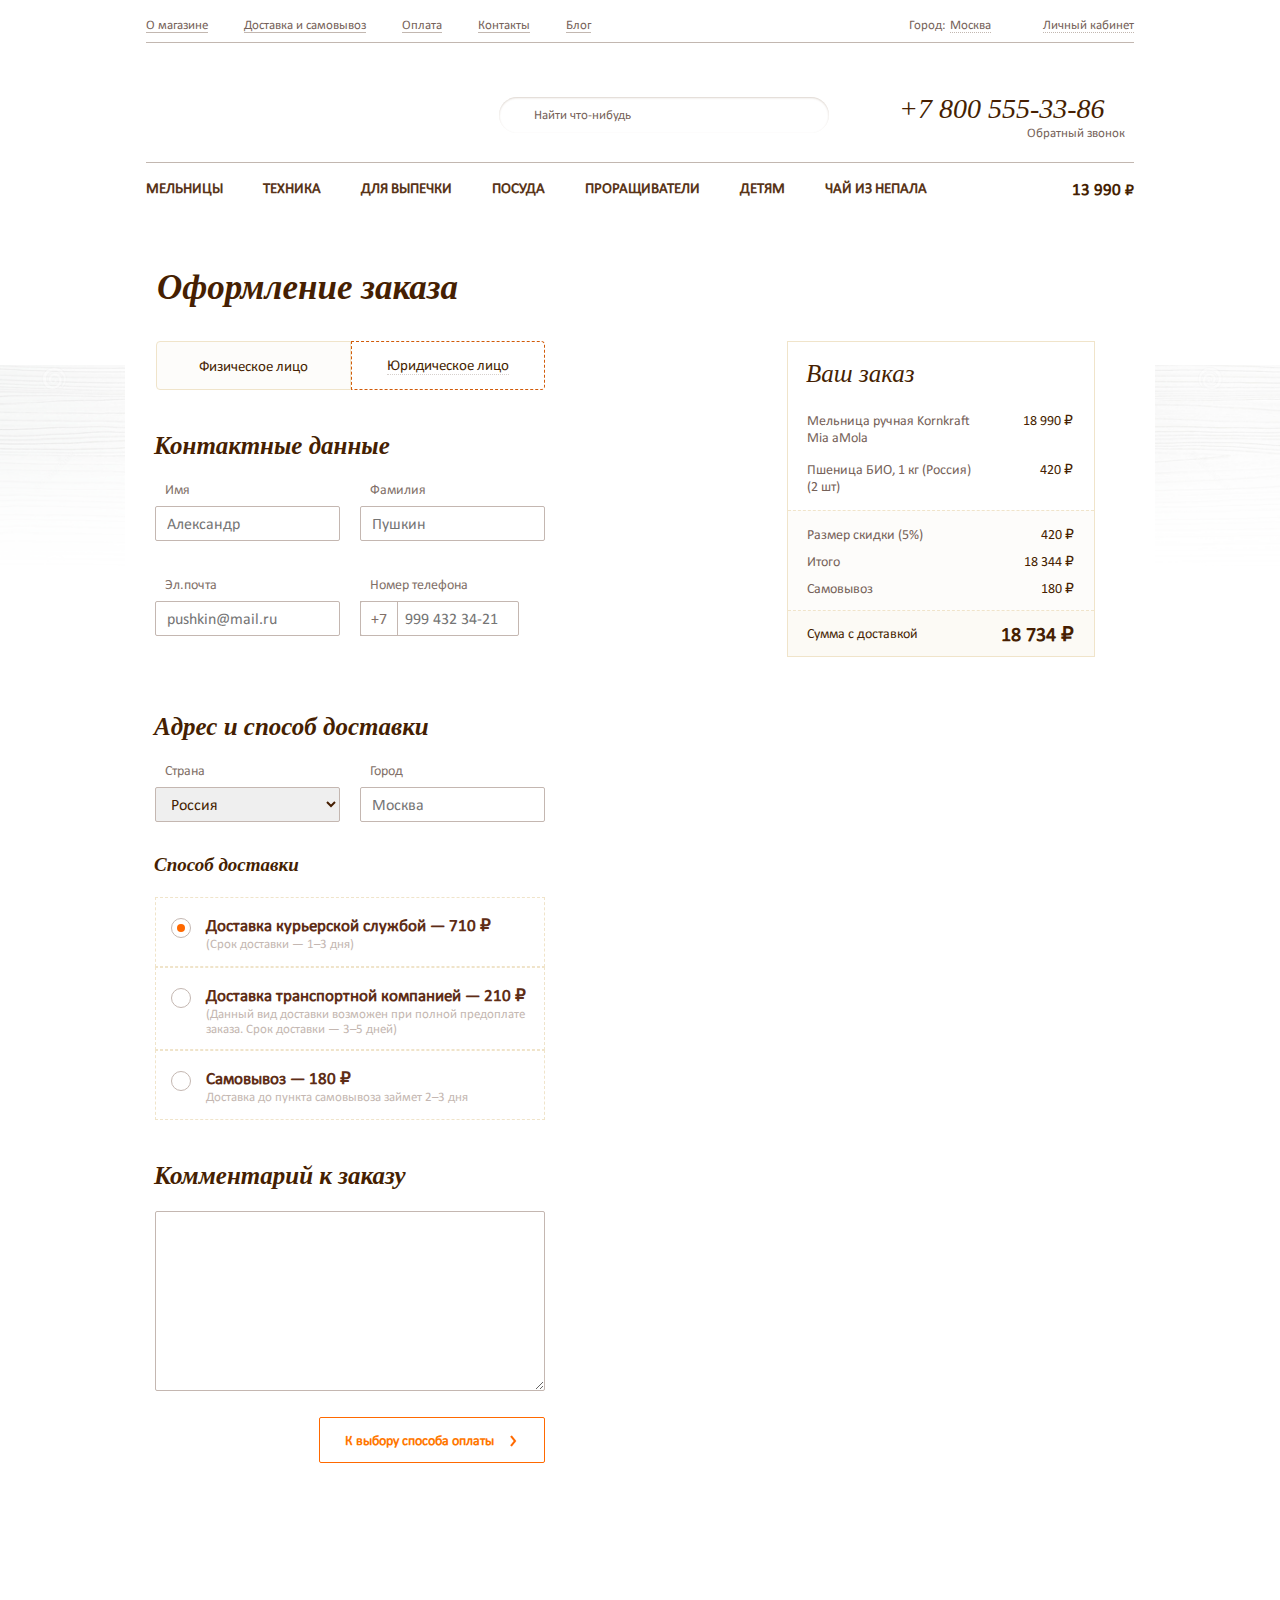
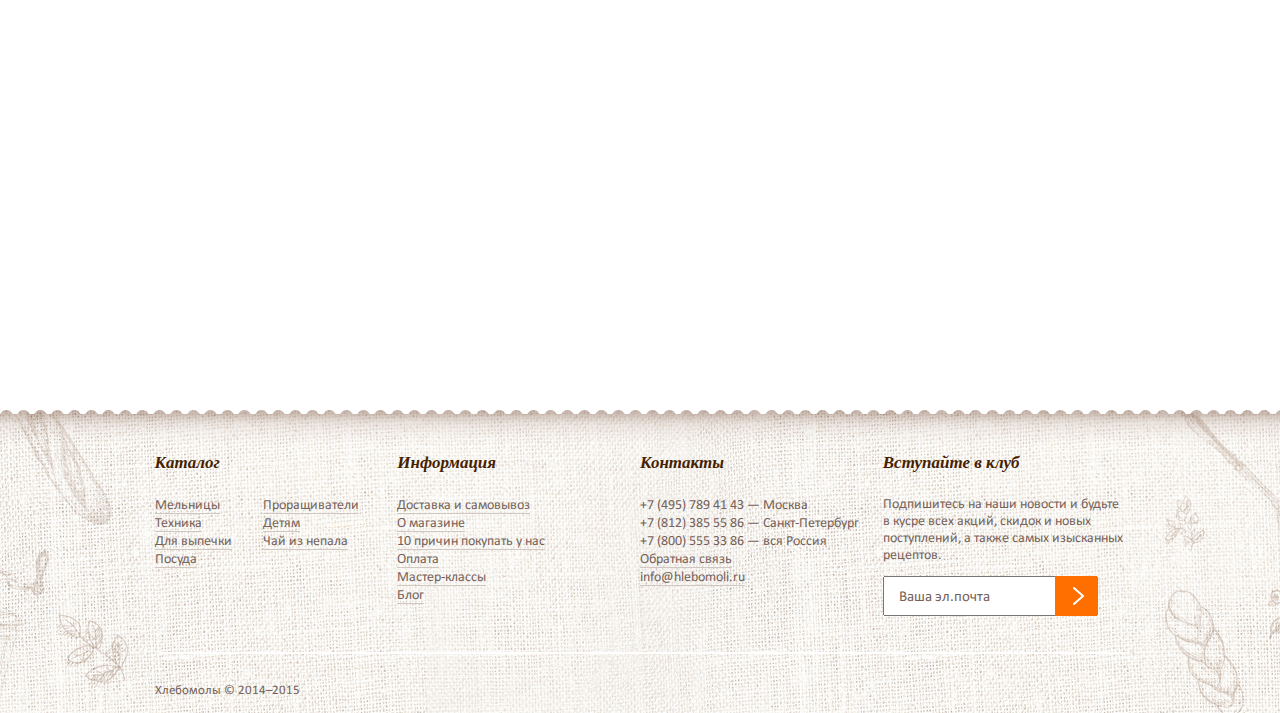
==== commit 60328d65: "feat: add validation" ====
--- a/index.html
+++ b/index.html
@@ -5,6 +5,10 @@
   <meta name="viewport" content="width=device-width, initial-scale=0.25">
   <meta http-equiv="X-UA-Compatible" content="ie=edge">
   <link rel="stylesheet" href="sass/main.css">
+  <script src="js/jquery-3.4.1.min.js"></script>
+  <script src="js/jquery.maskedinput.js"></script>
+  <script src="js/validation.js"></script>
+  <script src="js/map.js"></script>
 </head>
 <body>
   <header>
@@ -110,17 +114,20 @@
         <form class="contacts">
           <div class="contacts-name-mail">
               <label for="">Имя</label>
-              <input type="text" name="fio" placeholder="Александр">
+              <input type="text" id="name" name="fio" tabindex=1 placeholder="Александр">
+              <div class="error-name"><p></p></div>
               <label for="">Эл.почта</label>
-              <input type="email" name="fio" placeholder="pushkin@mail.ru">
+              <input type="email" id="email" name="email" tabindex=3 placeholder="pushkin@mail.ru">
+              <div class="error-email"><p></p></div>
           </div>
           <div class="contacts-lname-tel">
               <label for="">Фамилия</label> 
-              <input type="text" name="fio" placeholder="Пушкин">
+              <input type="text" id="lname" name="fio" tabindex=2 placeholder="Пушкин">
+              <div class="error-lname"><p></p></div>
               <label for="">Номер телефона</label>
               <div class="contacts-tel">
                 <div class="num">+7</div>
-                <input type="phone" name="fio" placeholder="999 432 34-21">
+                <input type="phone" id="phone" name="phone" tabindex=4 placeholder="999 432 34-21">
               </div>
             </div>
         </form>
@@ -144,7 +151,7 @@
             <div class="checkbox-choice-courier">
               <label class="control control-radio">
                   Доставка курьерской службой — 710 ₽
-                      <input type="radio" name="radio" />
+                      <input type="radio" name="radio" id="input-courier-delivery" checked="checked"/>
                       <p>(Срок доставки — 1–3 дня)</p>
                   <div class="control_indicator"></div>
               </label>
@@ -152,7 +159,7 @@
             <div class="checkbox-choice-car">
               <label class="control control-radio">
                   Доставка транспортной компанией — 210 ₽
-                      <input type="radio" name="radio" />
+                      <input type="radio" name="radio" id="input-car-delivery" />
                       <p>(Данный вид доставки возможен при полной 
                           предоплате заказа. Срок доставки — 3–5 дней)
                       </p>
@@ -162,48 +169,17 @@
             <div class="checkbox-choice-pickup">
               <label class="control control-radio">
                   Самовывоз — 180 ₽
-                      <input type="radio" name="radio" checked="checked" />
+                      <input type="radio" name="radio" id="input-pickup-delivery"/>
                       <p>Доставка до пункта самовывоза займет 2–3 дня</p>
                   <div class="control_indicator"></div>
               </label>
-            </div>
-            
-        </div>
-
-
-        <!-- <form action="#">
-          <div class="checkbox-choice">
-            <div class="checkbox-choice-courier">
-              <p>
-                <input name="radio" type="radio" class="radio" >
-                <label for="test1">Доставка курьерской службой — 710 ₽</label>
-                <p>(Срок доставки — 1–3 дня)</p>
-              </p> 
-            </div>
-            <div class="checkbox-choice-car">
-              <p>
-                <input name="radio" type="radio" class="radio">
-                <label for="test2">Доставка транспортной компанией — 210 ₽</label>
-                <p>(Данный вид доставки возможен при полной 
-                    предоплате заказа. Срок доставки — 3–5 дней)
-                </p>
-              </p>
-            </div>
-            <div class="checkbox-choice-pickup">
-              <p>
-                <input name="radio" type="radio" class="radio" checked>
-                <label for="test3">Самовывоз — 180 ₽</label>
-                <p>Доставка до пункта самовывоза займет 2–3 дня</p>
-              </p> 
-            </div>
-          </div>
-        </form> -->
-
-      
-
-        <h4>Пункт самовывоза</h4>
-        <div class="pickup">        
-          <label for="">Станция метро</label>
+            </div>            
+        </div>
+
+        <!-- <h4>Пункт самовывоза</h4> -->
+        <div class="pickup" id="input-pickup-delivery-visible"> 
+          <h4>Пункт самовывоза</h4>       
+          <label for="">Станция метро</label><br>
           <select name="" id="">
               <option>Кузнецкий мост</option>
           </select>
--- a/sass/main.css
+++ b/sass/main.css
@@ -1,6 +1,15 @@
 * {
   -webkit-box-sizing: border-box;
           box-sizing: border-box;
+  /* font converted using font-converter.net. thank you! */
+}
+
+@font-face {
+  font-family: "Calibri";
+  src: url("../fonts/Calibri.eot");
+  src: url("../fonts/Calibri.eot?#iefix") format("embedded-opentype"), url("../fonts/Calibri.otf") format("opentype"), url("../fonts/Calibri.svg") format("svg"), url("../fonts/Calibri.ttf") format("truetype"), url("../fonts/Calibri.woff") format("woff"), url("../fonts/Calibri.woff2") format("woff2");
+  font-weight: normal;
+  font-style: normal;
 }
 
 body {
@@ -547,6 +556,7 @@
   -webkit-box-direction: normal;
       -ms-flex-direction: column;
           flex-direction: column;
+  position: relative;
 }
 
 .contacts-lname-tel {
@@ -557,6 +567,7 @@
   -webkit-box-direction: normal;
       -ms-flex-direction: column;
           flex-direction: column;
+  position: relative;
 }
 
 .contacts label {
@@ -576,7 +587,7 @@
   font-size: 16px;
   font-weight: 400;
   padding-left: 11px;
-  outline-color: #e64545;
+  outline: none;
   border: 1px solid #c4b7b1;
   border-radius: 2px;
 }
@@ -611,6 +622,49 @@
   font-weight: 400;
 }
 
+.error-email, .error-name, .error-lname {
+  display: none;
+}
+
+.error-email p, .error-name p, .error-lname p {
+  width: 184px;
+  height: 21px;
+  margin: 0;
+  color: #958781;
+  font-family: Calibri;
+  font-size: 11px;
+  font-style: italic;
+  position: absolute;
+  bottom: 8px;
+  margin-left: 9px;
+}
+
+.error-name p {
+  width: 184px;
+  height: 21px;
+  margin: 0;
+  color: #958781;
+  font-family: Calibri;
+  font-size: 11px;
+  font-style: italic;
+  position: absolute;
+  top: 66px;
+  margin-left: 9px;
+}
+
+.error-lname p {
+  width: 184px;
+  height: 21px;
+  margin: 0;
+  color: #958781;
+  font-family: Calibri;
+  font-size: 11px;
+  font-style: italic;
+  position: absolute;
+  top: 66px;
+  right: -9px;
+}
+
 .delivery {
   width: 390px;
   height: auto;
@@ -686,6 +740,10 @@
   margin-top: 0;
   padding: 0;
   max-width: 100%;
+}
+
+.control-group {
+  margin-left: 30px;
 }
 
 .control {
@@ -772,6 +830,11 @@
           flex-direction: column;
   margin-left: 30px;
   margin-bottom: 42px;
+  display: none;
+}
+
+.pickup h4 {
+  margin-left: 0;
 }
 
 .pickup label {
@@ -794,6 +857,7 @@
   border: 1px solid #c4b7b1;
   border-radius: 2px;
   margin-bottom: 21px;
+  margin-top: 8px;
 }
 
 .comment {
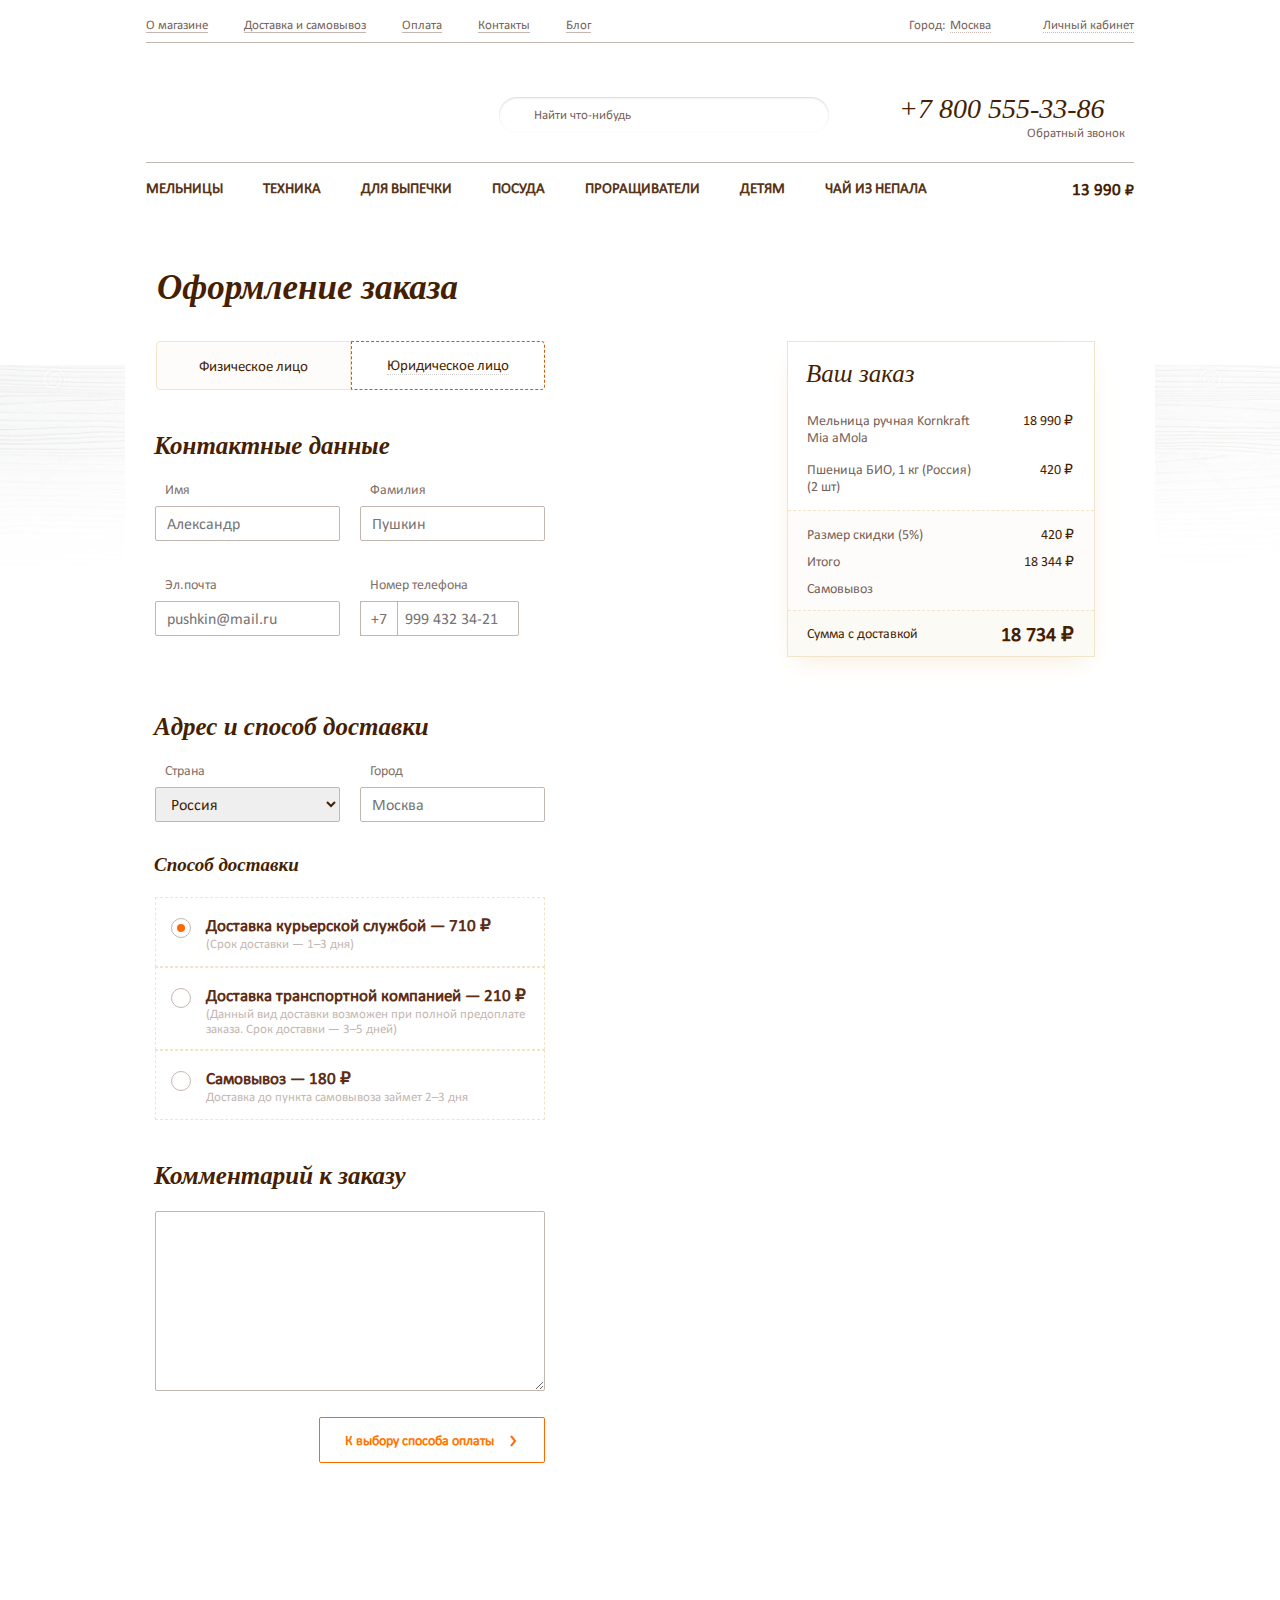
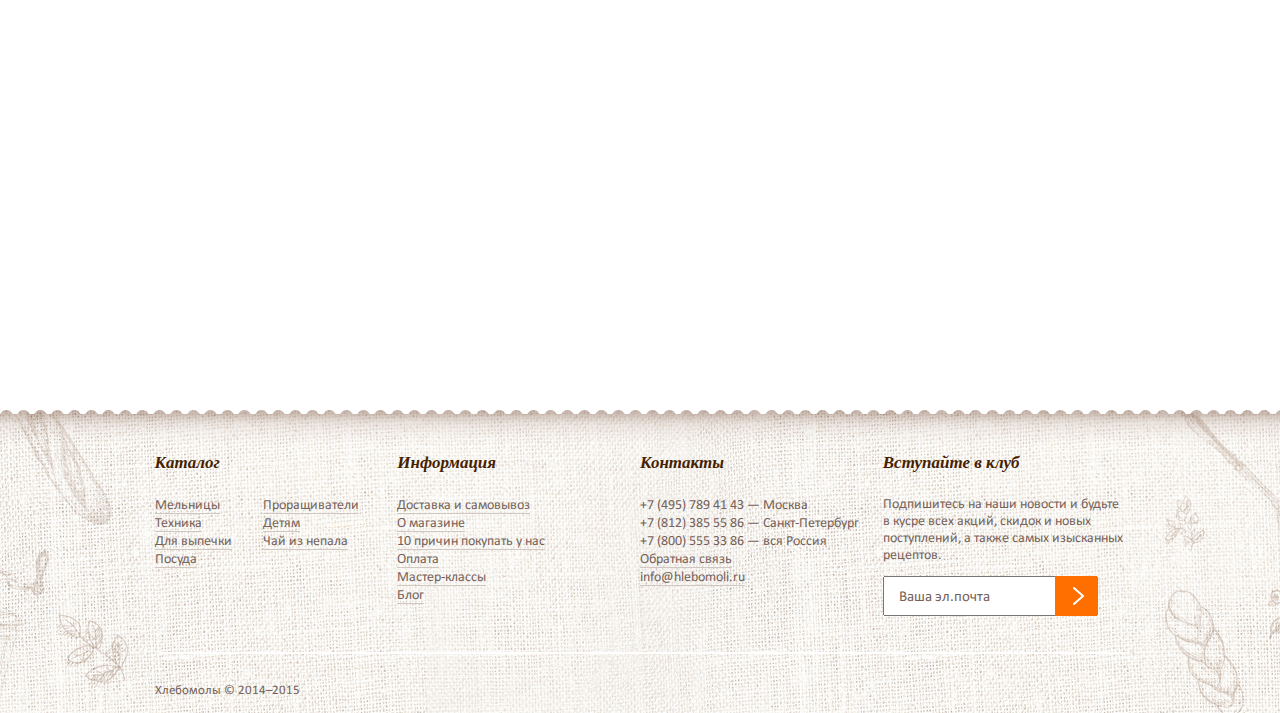
==== commit 66a3e3a9: "fix: map block" ====
--- a/index.html
+++ b/index.html
@@ -9,6 +9,7 @@
   <script src="js/jquery.maskedinput.js"></script>
   <script src="js/validation.js"></script>
   <script src="js/map.js"></script>
+  <script src="js/price.js"></script>
 </head>
 <body>
   <header>
@@ -97,8 +98,8 @@
                   <p class="cost-color">18 344 ₽</p>
               </div>
               <div class="cost2">
-                  <p>Самовывоз</p>
-                  <p class="cost-color">180 ₽</p>
+                  <p id="self-pickup-label">Самовывоз</p>
+                  <p class="cost-color" id="self-pickup"></p>
               </div>
             </div>
 
@@ -150,7 +151,7 @@
         <div class="control-group">
             <div class="checkbox-choice-courier">
               <label class="control control-radio">
-                  Доставка курьерской службой — 710 ₽
+                  <span>Доставка курьерской службой</span> — <b>710</b> ₽
                       <input type="radio" name="radio" id="input-courier-delivery" checked="checked"/>
                       <p>(Срок доставки — 1–3 дня)</p>
                   <div class="control_indicator"></div>
@@ -158,7 +159,7 @@
             </div>
             <div class="checkbox-choice-car">
               <label class="control control-radio">
-                  Доставка транспортной компанией — 210 ₽
+                  <span>Доставка транспортной компанией</span> — <b>210</b> ₽
                       <input type="radio" name="radio" id="input-car-delivery" />
                       <p>(Данный вид доставки возможен при полной 
                           предоплате заказа. Срок доставки — 3–5 дней)
@@ -168,7 +169,7 @@
             </div>
             <div class="checkbox-choice-pickup">
               <label class="control control-radio">
-                  Самовывоз — 180 ₽
+                  <span>Самовывоз</span> — <b>180</b> ₽
                       <input type="radio" name="radio" id="input-pickup-delivery"/>
                       <p>Доставка до пункта самовывоза займет 2–3 дня</p>
                   <div class="control_indicator"></div>
@@ -176,22 +177,24 @@
             </div>            
         </div>
 
-        <!-- <h4>Пункт самовывоза</h4> -->
         <div class="pickup" id="input-pickup-delivery-visible"> 
           <h4>Пункт самовывоза</h4>       
           <label for="">Станция метро</label><br>
-          <select name="" id="">
-              <option>Кузнецкий мост</option>
+          <select name="" id="station">
+              <option id="kuznecky" class="">Кузнецкий мост</option>
+              <option id="prazhskaya" class="">Пражская</option>
           </select>
           <div id="map"></div>
-          <script type="text/javascript" charset="utf-8" async src="https://api-maps.yandex.ru/services/constructor/1.0/js/?um=constructor%3A39465b5e3ebe2ff339e747131e47175bd1612c1ca1939c7732108e07b7fb9b4d&amp;width=390&amp;height=292&amp;lang=ru_RU&amp;scroll=true"></script>       
+          <div class="map1"><script type="text/javascript" charset="utf-8" async src="https://api-maps.yandex.ru/services/constructor/1.0/js/?um=constructor%3A39465b5e3ebe2ff339e747131e47175bd1612c1ca1939c7732108e07b7fb9b4d&amp;width=390&amp;height=292&amp;lang=ru_RU&amp;scroll=true"></script></div>       
+          <div class="map2"><script type="text/javascript" charset="utf-8" async src="https://api-maps.yandex.ru/services/constructor/1.0/js/?um=constructor%3Abb8c09eb333014147b4695e1463656fcea027fec937ea83fad9acc06340c192e&amp;width=390&amp;height=292&amp;lang=ru_RU&amp;scroll=true"></script></div>
         </div>
 
         <h3>Комментарий к заказу</h3>
         <div class="comment">
           <form action="" method="post">
-              <p><textarea name="text" required></textarea></p>
+              <p><textarea name="text" id="textarea" required></textarea></p>
               <p class="submit-position"><input type="submit" class="submit" value="К выбору способа оплаты"><span></span></p>
+              <div class="error-submit"><p></p></div>
             </form>    
         </div>
       </div> 
@@ -270,5 +273,6 @@
   </div>
     
 </footer>
+<script src="js/init.js"></script>
 </body>
 </html>--- a/sass/main.css
+++ b/sass/main.css
@@ -21,6 +21,10 @@
   height: 365px;
   background: url("../image/header-picture.png") no-repeat bottom center;
   background-size: cover;
+}
+
+.map1, .map2 {
+  display: none;
 }
 
 .sprite {
@@ -342,6 +346,8 @@
   margin-right: 30px;
   position: absolute;
   right: 30px;
+  -webkit-box-shadow: 0px 10px 26px -10px #f6e7d3;
+  box-shadow: 0px 10px 26px -10px #f6e7d3;
 }
 
 .your-choice h3 {
@@ -622,11 +628,11 @@
   font-weight: 400;
 }
 
-.error-email, .error-name, .error-lname {
+.error-email, .error-name, .error-lname, .error-submit {
   display: none;
 }
 
-.error-email p, .error-name p, .error-lname p {
+.error-email p, .error-name p, .error-lname p, .error-submit p {
   width: 184px;
   height: 21px;
   margin: 0;
@@ -663,6 +669,23 @@
   position: absolute;
   top: 66px;
   right: -9px;
+}
+
+.error-submit {
+  width: 184px;
+  height: 21px;
+  margin: 0;
+  color: #958781;
+  font-family: Calibri;
+  font-size: 11px;
+  font-style: italic;
+  position: absolute;
+  bottom: 112px;
+  left: 27px;
+}
+
+.error-submit p {
+  width: 140px;
 }
 
 .delivery {
@@ -864,6 +887,7 @@
   margin-left: 30px;
   margin-bottom: 75px;
   max-width: 390px;
+  display: relative;
 }
 
 .comment textarea {
@@ -872,6 +896,7 @@
   border-radius: 2px;
   border: 1px solid #c4b7b1;
   margin-bottom: 6px;
+  outline: none;
 }
 
 .comment p {
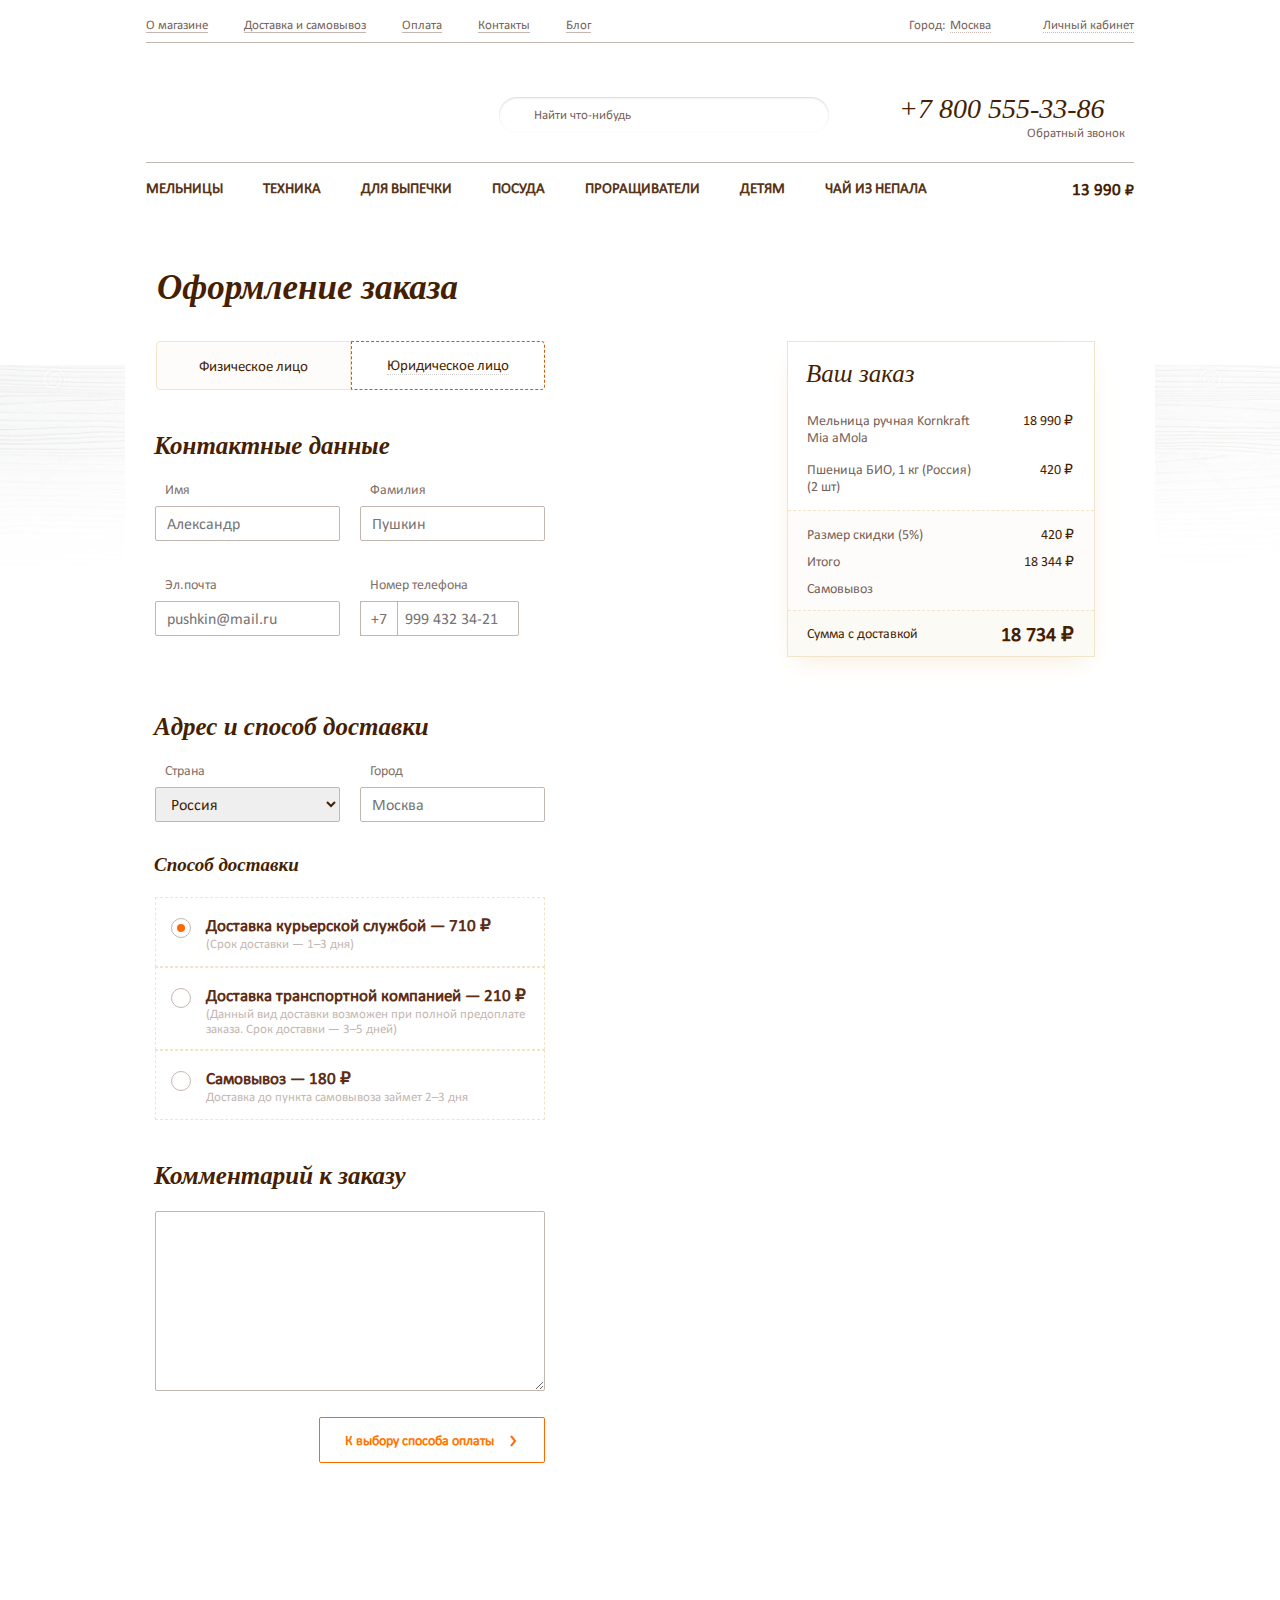
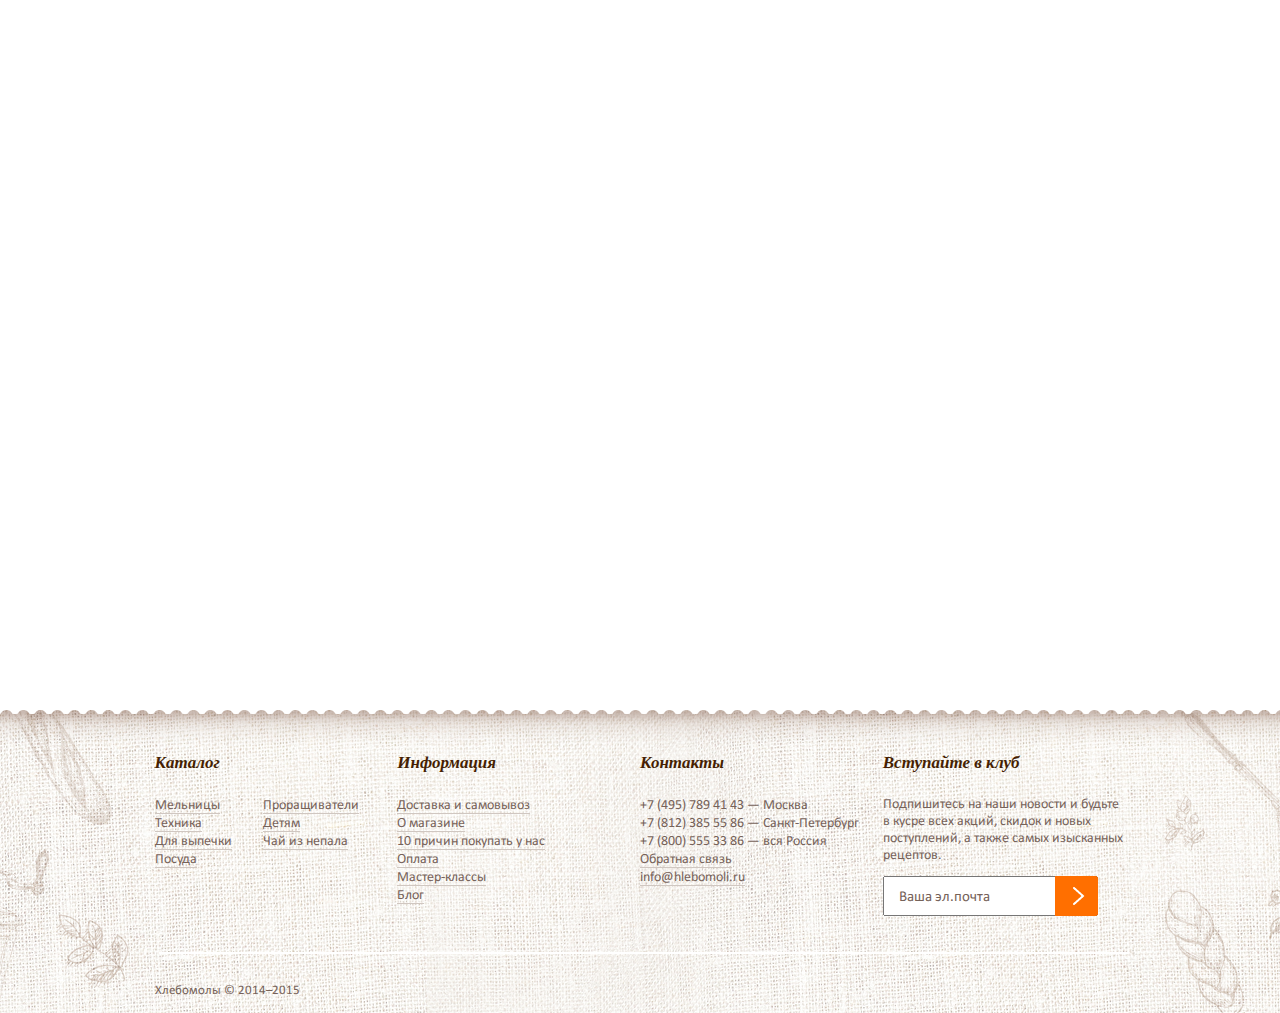
==== commit 521011cc: "fix: main-checkot" ====
--- a/index.html
+++ b/index.html
@@ -68,136 +68,140 @@
   <div class="main-checkout">
     <div class="wood">
     <div class="checkout ">
-      <div class="b_panel">
-      <h2>Оформление заказа</h2>
-      <div class="wrap-content">
-        <div class="checkout-choice">
-          <div class="checkout-choice-item1">Физическое лицо</div>
-          <div class="checkout-choice-item2"><p>Юридическое лицо</p></div>
-        </div>
-
-        <div class="your-choice">
-          <h3>Ваш заказ</h3>
-
-            <div class="your-choice-goods">
-              <p class="goods-item">Мельница ручная Kornkraft Mia aMola</p>
-              <p class="goods-price">18 990 ₽</p>
+     <div class="container">
+        <div class="b_panel">
+        <h2>Оформление заказа</h2>
+        <div class="wrap-content">
+          <div class="checkout-choice">
+            <div class="checkout-choice-item1">Физическое лицо</div>
+            <div class="checkout-choice-item2"><p>Юридическое лицо</p></div>
+          </div>
+  
+          <div class="your-choice">
+            <h3>Ваш заказ</h3>
+  
+              <div class="your-choice-goods">
+                <p class="goods-item">Мельница ручная Kornkraft Mia aMola</p>
+                <p class="goods-price">18 990 ₽</p>
+              </div>
+              <div class="your-choice-goods">
+                <p class="goods-item">Пшеница БИО, 1 кг (Россия) (2 шт)</p>
+                <p class="goods-price">420 ₽</p>
+              </div>
+  
+              <div class="price-delivery">
+                <div class="cost">
+                  <p>Размер скидки (5%)</p>
+                  <p class="cost-color">420 ₽</p>
+                </div>
+                <div class="cost1">
+                    <p>Итого</p>
+                    <p class="cost-color">18 344 ₽</p>
+                </div>
+                <div class="cost2">
+                    <p id="self-pickup-label">Самовывоз</p>
+                    <p class="cost-color" id="self-pickup"></p>
+                </div>
+              </div>
+  
+              <div class="full-price">
+                <p>Сумма с доставкой</p>
+                <p class="full-cost">18 734 ₽</p>
+              </div>  
+  
+          </div>
+        </div>
+        
+          <h3>Контактные данные</h3>
+          <form class="contacts">
+            <div class="contacts-name-mail">
+                <label for="">Имя</label>
+                <input type="text" id="name" name="fio" tabindex=1 placeholder="Александр">
+                <div class="error-name"><p></p></div>
+                <label for="">Эл.почта</label>
+                <input type="email" id="email" name="email" tabindex=3 placeholder="pushkin@mail.ru">
+                <div class="error-email"><p></p></div>
             </div>
-            <div class="your-choice-goods">
-              <p class="goods-item">Пшеница БИО, 1 кг (Россия) (2 шт)</p>
-              <p class="goods-price">420 ₽</p>
+            <div class="contacts-lname-tel">
+                <label for="">Фамилия</label> 
+                <input type="text" id="lname" name="fio" tabindex=2 placeholder="Пушкин">
+                <div class="error-lname"><p></p></div>
+                <label for="">Номер телефона</label>
+                <div class="contacts-tel">
+                  <div class="num">+7</div>
+                  <input type="phone" id="phone" name="phone" tabindex=4 placeholder="999 432 34-21">
+                </div>
+              </div>
+          </form>
+  
+          <h3>Адрес и способ доставки</h3>
+          <form class="delivery">
+            <div class="delivery-country">
+              <label for="">Страна</label>
+              <select name="" id="">
+                  <option>Россия</option>
+              </select> 
             </div>
-
-            <div class="price-delivery">
-              <div class="cost">
-                <p>Размер скидки (5%)</p>
-                <p class="cost-color">420 ₽</p>
-              </div>
-              <div class="cost1">
-                  <p>Итого</p>
-                  <p class="cost-color">18 344 ₽</p>
-              </div>
-              <div class="cost2">
-                  <p id="self-pickup-label">Самовывоз</p>
-                  <p class="cost-color" id="self-pickup"></p>
-              </div>
-            </div>
-
-            <div class="full-price">
-              <p>Сумма с доставкой</p>
-              <p class="full-cost">18 734 ₽</p>
-            </div>  
-
-        </div>
-      </div>
-      
-        <h3>Контактные данные</h3>
-        <form class="contacts">
-          <div class="contacts-name-mail">
-              <label for="">Имя</label>
-              <input type="text" id="name" name="fio" tabindex=1 placeholder="Александр">
-              <div class="error-name"><p></p></div>
-              <label for="">Эл.почта</label>
-              <input type="email" id="email" name="email" tabindex=3 placeholder="pushkin@mail.ru">
-              <div class="error-email"><p></p></div>
-          </div>
-          <div class="contacts-lname-tel">
-              <label for="">Фамилия</label> 
-              <input type="text" id="lname" name="fio" tabindex=2 placeholder="Пушкин">
-              <div class="error-lname"><p></p></div>
-              <label for="">Номер телефона</label>
-              <div class="contacts-tel">
-                <div class="num">+7</div>
-                <input type="phone" id="phone" name="phone" tabindex=4 placeholder="999 432 34-21">
-              </div>
-            </div>
-        </form>
-
-        <h3>Адрес и способ доставки</h3>
-        <form class="delivery">
-          <div class="delivery-country">
-            <label for="">Страна</label>
-            <select name="" id="">
-                <option>Россия</option>
-            </select> 
-          </div>
-          <div class="delivery-city">
-              <label for="">Город</label>
-              <input type="text" name="city" placeholder="Москва">
-            </div>
-        </form>
-
-        <h4>Способ доставки</h4>
-        <div class="control-group">
-            <div class="checkbox-choice-courier">
-              <label class="control control-radio">
-                  <span>Доставка курьерской службой</span> — <b>710</b> ₽
-                      <input type="radio" name="radio" id="input-courier-delivery" checked="checked"/>
-                      <p>(Срок доставки — 1–3 дня)</p>
-                  <div class="control_indicator"></div>
-              </label>
-            </div>
-            <div class="checkbox-choice-car">
-              <label class="control control-radio">
-                  <span>Доставка транспортной компанией</span> — <b>210</b> ₽
-                      <input type="radio" name="radio" id="input-car-delivery" />
-                      <p>(Данный вид доставки возможен при полной 
-                          предоплате заказа. Срок доставки — 3–5 дней)
-                      </p>
-                  <div class="control_indicator"></div>
-              </label>
-            </div>
-            <div class="checkbox-choice-pickup">
-              <label class="control control-radio">
-                  <span>Самовывоз</span> — <b>180</b> ₽
-                      <input type="radio" name="radio" id="input-pickup-delivery"/>
-                      <p>Доставка до пункта самовывоза займет 2–3 дня</p>
-                  <div class="control_indicator"></div>
-              </label>
-            </div>            
-        </div>
-
-        <div class="pickup" id="input-pickup-delivery-visible"> 
-          <h4>Пункт самовывоза</h4>       
-          <label for="">Станция метро</label><br>
-          <select name="" id="station">
-              <option id="kuznecky" class="">Кузнецкий мост</option>
-              <option id="prazhskaya" class="">Пражская</option>
-          </select>
-          <div id="map"></div>
-          <div class="map1"><script type="text/javascript" charset="utf-8" async src="https://api-maps.yandex.ru/services/constructor/1.0/js/?um=constructor%3A39465b5e3ebe2ff339e747131e47175bd1612c1ca1939c7732108e07b7fb9b4d&amp;width=390&amp;height=292&amp;lang=ru_RU&amp;scroll=true"></script></div>       
-          <div class="map2"><script type="text/javascript" charset="utf-8" async src="https://api-maps.yandex.ru/services/constructor/1.0/js/?um=constructor%3Abb8c09eb333014147b4695e1463656fcea027fec937ea83fad9acc06340c192e&amp;width=390&amp;height=292&amp;lang=ru_RU&amp;scroll=true"></script></div>
-        </div>
-
-        <h3>Комментарий к заказу</h3>
-        <div class="comment">
-          <form action="" method="post">
-              <p><textarea name="text" id="textarea" required></textarea></p>
-              <p class="submit-position"><input type="submit" class="submit" value="К выбору способа оплаты"><span></span></p>
-              <div class="error-submit"><p></p></div>
-            </form>    
-        </div>
-      </div> 
+            <div class="delivery-city">
+                <label for="">Город</label>
+                <input type="text" name="city" placeholder="Москва">
+              </div>
+          </form>
+  
+          <h4>Способ доставки</h4>
+          <div class="control-group">
+              <div class="checkbox-choice-courier">
+                <label class="control control-radio">
+                    <span>Доставка курьерской службой</span> — <b>710</b> ₽
+                        <input type="radio" name="radio" id="input-courier-delivery" checked="checked"/>
+                        <p>(Срок доставки — 1–3 дня)</p>
+                    <div class="control_indicator"></div>
+                </label>
+              </div>
+              <div class="checkbox-choice-car">
+                <label class="control control-radio">
+                    <span>Доставка транспортной компанией</span> — <b>210</b> ₽
+                        <input type="radio" name="radio" id="input-car-delivery" />
+                        <p>(Данный вид доставки возможен при полной 
+                            предоплате заказа. Срок доставки — 3–5 дней)
+                        </p>
+                    <div class="control_indicator"></div>
+                </label>
+              </div>
+              <div class="checkbox-choice-pickup">
+                <label class="control control-radio">
+                    <span>Самовывоз</span> — <b>180</b> ₽
+                        <input type="radio" name="radio" id="input-pickup-delivery"/>
+                        <p>Доставка до пункта самовывоза займет 2–3 дня</p>
+                    <div class="control_indicator"></div>
+                </label>
+              </div>            
+          </div>
+  
+          <div class="pickup" id="input-pickup-delivery-visible"> 
+            <h4>Пункт самовывоза</h4>       
+            <label for="">Станция метро</label><br>
+            <select name="" id="station">
+                <option id="kuznecky" class="">Кузнецкий мост</option>
+                <option id="prazhskaya" class="">Пражская</option>
+            </select>
+            <div id="map"></div>
+            <div class="map1">
+              <script type="text/javascript" charset="utf-8" async src="https://api-maps.yandex.ru/services/constructor/1.0/js/?um=constructor%3A39465b5e3ebe2ff339e747131e47175bd1612c1ca1939c7732108e07b7fb9b4d&amp;width=390&amp;height=292&amp;lang=ru_RU&amp;scroll=true"></script>
+            </div>       
+            <div class="map2"><script type="text/javascript" charset="utf-8" async src="https://api-maps.yandex.ru/services/constructor/1.0/js/?um=constructor%3Abb8c09eb333014147b4695e1463656fcea027fec937ea83fad9acc06340c192e&amp;width=390&amp;height=292&amp;lang=ru_RU&amp;scroll=true"></script></div>
+          </div>
+  
+          <h3>Комментарий к заказу</h3>
+          <div class="comment">
+            <form action="" method="post">
+                <p><textarea name="text" id="textarea" required></textarea></p>
+                <p class="submit-position"><input type="submit" name="submit" class="submit" value="К выбору способа оплаты"><span></span></p>
+                <div class="error-submit"><p></p></div>
+              </form>    
+          </div>
+        </div> 
+     </div>
     </div>
   </div>
 </div>
--- a/sass/main.css
+++ b/sass/main.css
@@ -21,6 +21,10 @@
   height: 365px;
   background: url("../image/header-picture.png") no-repeat bottom center;
   background-size: cover;
+}
+
+.container {
+  height: auto;
 }
 
 .map1, .map2 {
@@ -297,7 +301,7 @@
 .main-checkout {
   position: relative;
   width: 100%;
-  min-height: 1645px;
+  height: 1945px;
 }
 
 .wood {
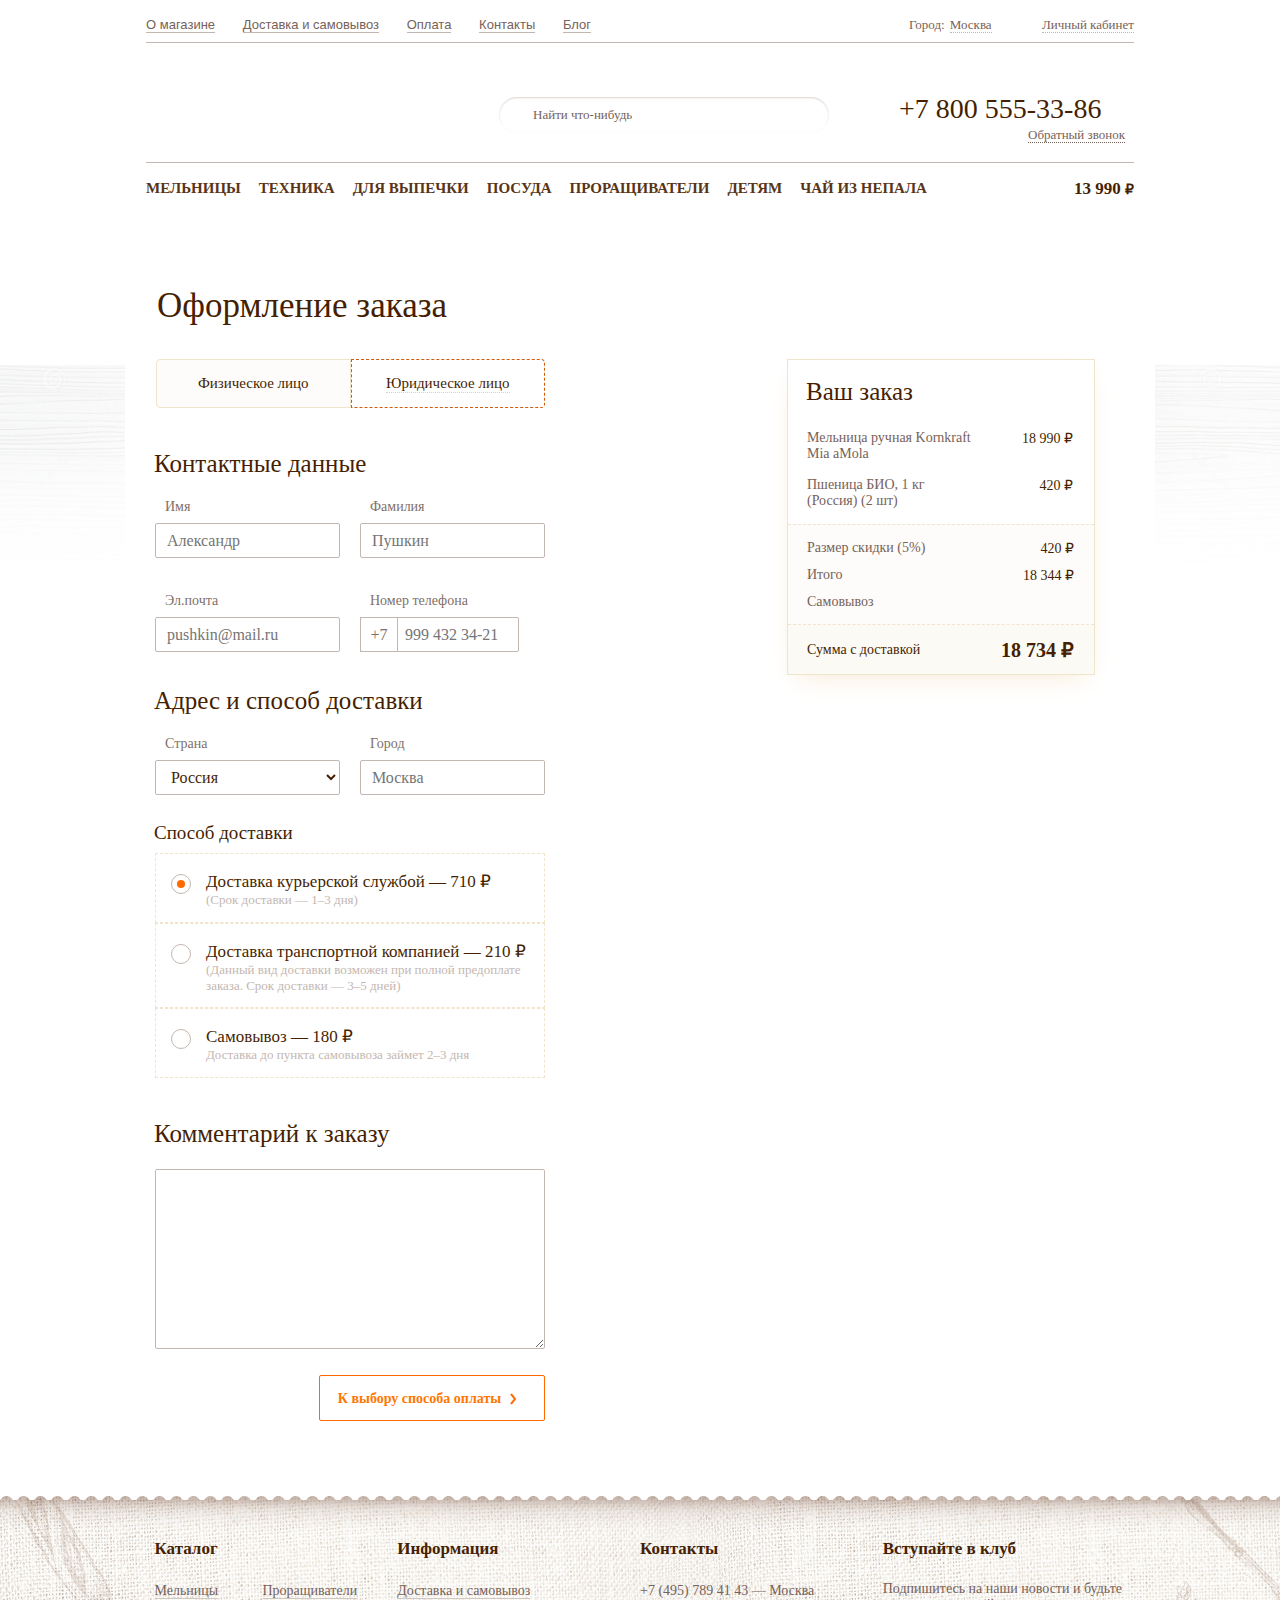
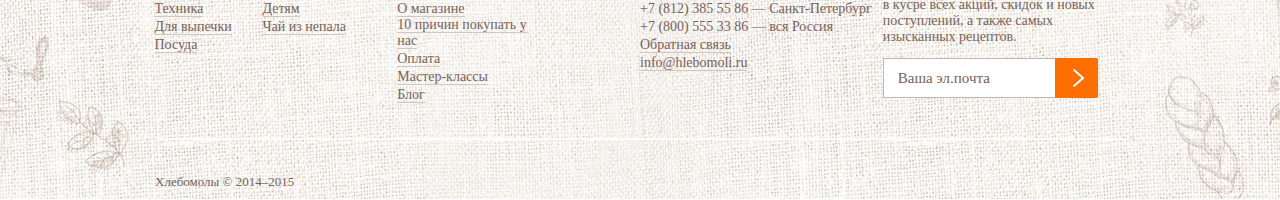
==== commit e1cd0f93: "fix: font Georgia for browsers" ====
--- a/index.html
+++ b/index.html
@@ -42,7 +42,7 @@
       </form>
       <div class="callback">
         <div class="callback-number">+7 800 555-33-86</div>
-        <div class="callback-text">Обратный звонок</div>
+        <div class="callback-text"><a href="#">Обратный звонок</a></div>
       </div>
     </div>
 
@@ -60,15 +60,14 @@
       </div>
       <div class="main-navigation-cart">
         <div class="cart"></div>
-        <div class="main-navigation-cart-price">13 990 <p>₽</p></div>
+        <div class="main-navigation-cart-price">13 990 <p><span>&#8381;</span></p></div>
       </div>
     </div>
   </header>
-
+  <div class="wood"></div>
   <div class="main-checkout">
-    <div class="wood">
+    
     <div class="checkout ">
-     <div class="container">
         <div class="b_panel">
         <h2>Оформление заказа</h2>
         <div class="wrap-content">
@@ -82,21 +81,21 @@
   
               <div class="your-choice-goods">
                 <p class="goods-item">Мельница ручная Kornkraft Mia aMola</p>
-                <p class="goods-price">18 990 ₽</p>
+                <p class="goods-price">18 990 <span class="font-calibri">&#8381;</span></p>
               </div>
               <div class="your-choice-goods">
                 <p class="goods-item">Пшеница БИО, 1 кг (Россия) (2 шт)</p>
-                <p class="goods-price">420 ₽</p>
+                <p class="goods-price">420 <span>&#8381;</span></p>
               </div>
   
               <div class="price-delivery">
                 <div class="cost">
                   <p>Размер скидки (5%)</p>
-                  <p class="cost-color">420 ₽</p>
+                  <p class="cost-color">420 <span>&#8381;</span></p>
                 </div>
                 <div class="cost1">
                     <p>Итого</p>
-                    <p class="cost-color">18 344 ₽</p>
+                    <p class="cost-color">18 344 <span>&#8381;</span></p>
                 </div>
                 <div class="cost2">
                     <p id="self-pickup-label">Самовывоз</p>
@@ -106,7 +105,7 @@
   
               <div class="full-price">
                 <p>Сумма с доставкой</p>
-                <p class="full-cost">18 734 ₽</p>
+                <p class="full-cost">18 734 <span>&#8381;</span></p>
               </div>  
   
           </div>
@@ -134,7 +133,7 @@
               </div>
           </form>
   
-          <h3>Адрес и способ доставки</h3>
+          <h3 class="fix-margin">Адрес и способ доставки</h3>
           <form class="delivery">
             <div class="delivery-country">
               <label for="">Страна</label>
@@ -152,7 +151,7 @@
           <div class="control-group">
               <div class="checkbox-choice-courier">
                 <label class="control control-radio">
-                    <span>Доставка курьерской службой</span> — <b>710</b> ₽
+                    <span>Доставка курьерской службой</span> — <b class="price-numbers">710</b> <span>&#8381;</span>
                         <input type="radio" name="radio" id="input-courier-delivery" checked="checked"/>
                         <p>(Срок доставки — 1–3 дня)</p>
                     <div class="control_indicator"></div>
@@ -160,7 +159,7 @@
               </div>
               <div class="checkbox-choice-car">
                 <label class="control control-radio">
-                    <span>Доставка транспортной компанией</span> — <b>210</b> ₽
+                    <span>Доставка транспортной компанией</span> — <b class="price-numbers">210</b> <span>&#8381;</span>
                         <input type="radio" name="radio" id="input-car-delivery" />
                         <p>(Данный вид доставки возможен при полной 
                             предоплате заказа. Срок доставки — 3–5 дней)
@@ -170,7 +169,7 @@
               </div>
               <div class="checkbox-choice-pickup">
                 <label class="control control-radio">
-                    <span>Самовывоз</span> — <b>180</b> ₽
+                    <span>Самовывоз</span> — <b class="price-numbers">180</b> <span>&#8381;</span>
                         <input type="radio" name="radio" id="input-pickup-delivery"/>
                         <p>Доставка до пункта самовывоза займет 2–3 дня</p>
                     <div class="control_indicator"></div>
@@ -187,9 +186,12 @@
             </select>
             <div id="map"></div>
             <div class="map1">
+              <p></p>
               <script type="text/javascript" charset="utf-8" async src="https://api-maps.yandex.ru/services/constructor/1.0/js/?um=constructor%3A39465b5e3ebe2ff339e747131e47175bd1612c1ca1939c7732108e07b7fb9b4d&amp;width=390&amp;height=292&amp;lang=ru_RU&amp;scroll=true"></script>
             </div>       
-            <div class="map2"><script type="text/javascript" charset="utf-8" async src="https://api-maps.yandex.ru/services/constructor/1.0/js/?um=constructor%3Abb8c09eb333014147b4695e1463656fcea027fec937ea83fad9acc06340c192e&amp;width=390&amp;height=292&amp;lang=ru_RU&amp;scroll=true"></script></div>
+            <div class="map2">
+                <p></p>
+              <script type="text/javascript" charset="utf-8" async src="https://api-maps.yandex.ru/services/constructor/1.0/js/?um=constructor%3Abb8c09eb333014147b4695e1463656fcea027fec937ea83fad9acc06340c192e&amp;width=390&amp;height=292&amp;lang=ru_RU&amp;scroll=true"></script></div>
           </div>
   
           <h3>Комментарий к заказу</h3>
@@ -201,7 +203,6 @@
               </form>    
           </div>
         </div> 
-     </div>
     </div>
   </div>
 </div>
--- a/sass/main.css
+++ b/sass/main.css
@@ -1,3 +1,4 @@
+@charset "UTF-8";
 * {
   -webkit-box-sizing: border-box;
           box-sizing: border-box;
@@ -6,10 +7,22 @@
 
 @font-face {
   font-family: "Calibri";
-  src: url("../fonts/Calibri.eot");
-  src: url("../fonts/Calibri.eot?#iefix") format("embedded-opentype"), url("../fonts/Calibri.otf") format("opentype"), url("../fonts/Calibri.svg") format("svg"), url("../fonts/Calibri.ttf") format("truetype"), url("../fonts/Calibri.woff") format("woff"), url("../fonts/Calibri.woff2") format("woff2");
+  src: url("../fonts/Calibri/Calibri.eot");
+  src: url("../fonts/Calibri/Calibri.eot?#iefix") format("embedded-opentype"), url("../fonts/Calibri/Calibri.otf") format("opentype"), url("../fonts/Calibri/Calibri.svg") format("svg"), url("../fonts/Calibri/Calibri.ttf") format("truetype"), url("../fonts/Calibri/Calibri.woff") format("woff"), url("../fonts/Calibri/Calibri.woff2") format("woff2");
   font-weight: normal;
   font-style: normal;
+}
+
+@font-face {
+  font-family: "Georgia";
+  src: url("../fonts/Georgia/Georgia.eot");
+  src: url("./fonts/9605.eot?#iefix") format("embedded-opentype"), url("../fonts/Georgia/Georgia.otf") format("opentype"), url("../fonts/Georgia/Georgia.svg") format("svg"), url("../fonts/Georgia/Georgia.ttf") format("truetype"), url("../fonts/Georgia/Georgia.woff") format("woff"), url("../fonts/Georgia/Georgia.woff2") format("woff2");
+  font-weight: normal;
+  font-style: normal;
+}
+
+.font-calibri {
+  font-family: Calibri;
 }
 
 body {
@@ -23,12 +36,70 @@
   background-size: cover;
 }
 
+select {
+  background-color: white;
+}
+
 .container {
   height: auto;
 }
 
 .map1, .map2 {
   display: none;
+  position: relative;
+  width: 390px;
+}
+
+.map1 p {
+  position: relative;
+}
+
+.map1 p:after {
+  content: 'Ул. Кузнецкий мост, 9/10 стр.2, офис 204 Ежедневно с 12:00 до 22:00';
+  position: absolute;
+  top: 244px;
+  z-index: 1;
+  color: #461f02;
+  font-family: Calibri;
+  font-size: 16px;
+  font-weight: 400;
+  padding: 0 40px 25px 22px;
+}
+
+.map1:after {
+  content: '';
+  background: url("../image/gradient.png") no-repeat;
+  background-size: cover;
+  height: 150px;
+  width: 390px;
+  position: absolute;
+  bottom: 0;
+}
+
+.map2 p {
+  position: relative;
+}
+
+.map2 p:after {
+  content: 'Ул. Красного Маяка, 1к1 офис 101 Ежедневно с 12:00 до 22:00';
+  position: absolute;
+  top: 244px;
+  z-index: 1;
+  color: #461f02;
+  font-family: Calibri;
+  font-size: 16px;
+  font-weight: 400;
+  padding: 0 70px 25px 22px;
+}
+
+.map2:after {
+  content: '';
+  background: url("../image/gradient.png") no-repeat;
+  background-size: cover;
+  height: 150px;
+  width: 390px;
+  position: absolute;
+  bottom: 0;
 }
 
 .sprite {
@@ -174,6 +245,7 @@
   font-family: Calibri;
   font-size: 13px;
   font-weight: 400;
+  width: 100%;
 }
 
 .search input::-webkit-input-placeholder {
@@ -213,15 +285,19 @@
   color: #461f02;
   font-family: Georgia;
   font-size: 28px;
-  font-style: italic;
 }
 
 .callback-text {
+  text-align: right;
+}
+
+.callback-text a {
+  text-decoration: none;
   color: #766259;
   font-family: Calibri;
   font-size: 13px;
   font-weight: 400;
-  text-align: right;
+  border-bottom: 1px dotted #766259;
 }
 
 .main-navigation {
@@ -301,7 +377,6 @@
 .main-checkout {
   position: relative;
   width: 100%;
-  height: 1945px;
 }
 
 .wood {
@@ -313,14 +388,23 @@
 }
 
 .b_panel {
-  position: absolute;
   display: block;
   overflow: hidden;
   width: 100%;
   min-height: 120px;
   max-width: 1030px;
-  margin: -142px auto 0;
-  background: url("../image/b_panel.png") no-repeat;
+  margin: -424px auto 0;
+}
+
+.b_panel:before {
+  background: url(../image/b_panel.png) no-repeat;
+  background-size: cover;
+  content: "";
+  height: 60px;
+  display: block;
+  position: absolute;
+  width: 100%;
+  top: -25px;
 }
 
 .white-power {
@@ -359,7 +443,6 @@
   color: #461f02;
   font-family: Georgia;
   font-size: 25px;
-  font-style: italic;
   font-weight: normal;
   margin: 0 !important;
 }
@@ -469,36 +552,42 @@
 
 .checkout {
   width: 1030px;
-  height: 1000px;
   margin: auto;
   position: relative;
   background: white;
 }
 
 .checkout h2 {
+  width: 80%;
   color: #461f02;
   font-family: Georgia;
   font-size: 35px;
-  font-style: italic;
   margin: 0 0 33px 32px;
   padding-top: 45px;
+  font-weight: 200;
 }
 
 .checkout h3 {
+  width: 80%;
   color: #461f02;
   font-family: Georgia;
   font-size: 25px;
-  font-style: italic;
   margin: 42px 0 21px 29px;
+  font-weight: 400;
 }
 
 .checkout h4 {
+  width: 80%;
   color: #461f02;
   font-family: Georgia;
   font-size: 19px;
-  font-style: italic;
   line-height: 35px;
-  margin: 25px 0 15px 29px;
+  margin: 20px 0 3px 29px;
+  font-weight: 400;
+}
+
+.fix-margin {
+  margin: 0px 0 21px 29px !important;
 }
 
 .checkout-choice {
@@ -730,7 +819,7 @@
   font-size: 16px;
   font-weight: 400;
   padding-left: 11px;
-  outline-color: #e64545;
+  outline: none;
   border: 1px solid #c4b7b1;
   border-radius: 2px;
 }
@@ -754,9 +843,9 @@
 
 .checkbox-choice-courier label, .checkbox-choice-car label, .checkbox-choice-pickup label {
   font-size: 17px;
-  color: #5e2d16;
-  font-family: Calibri;
-  font-weight: 600;
+  color: #461f02;
+  font-family: Calibri;
+  font-weight: 400;
 }
 
 .checkbox-choice-courier p, .checkbox-choice-car p, .checkbox-choice-pickup p {
@@ -847,6 +936,10 @@
   background: #ffffff;
 }
 
+.price-numbers {
+  font-weight: 400;
+}
+
 .pickup {
   display: -webkit-box;
   display: -ms-flexbox;
@@ -969,7 +1062,6 @@
   color: #461f02;
   font-family: Georgia;
   font-size: 17px;
-  font-style: italic;
   padding: 0;
 }
 
@@ -1021,6 +1113,8 @@
   height: 40px;
   margin-top: 13px;
   padding-left: 14px;
+  outline: none;
+  border: 1px solid #c4b7b1;
 }
 
 .footer-main-item input[type=text]::-webkit-input-placeholder {
@@ -1088,6 +1182,11 @@
   font-size: 13px;
   font-weight: 400;
   margin: 0;
+  margin-top: -10px;
+}
+
+.social-media {
+  margin-top: -5px;
 }
 
 .social-media a {
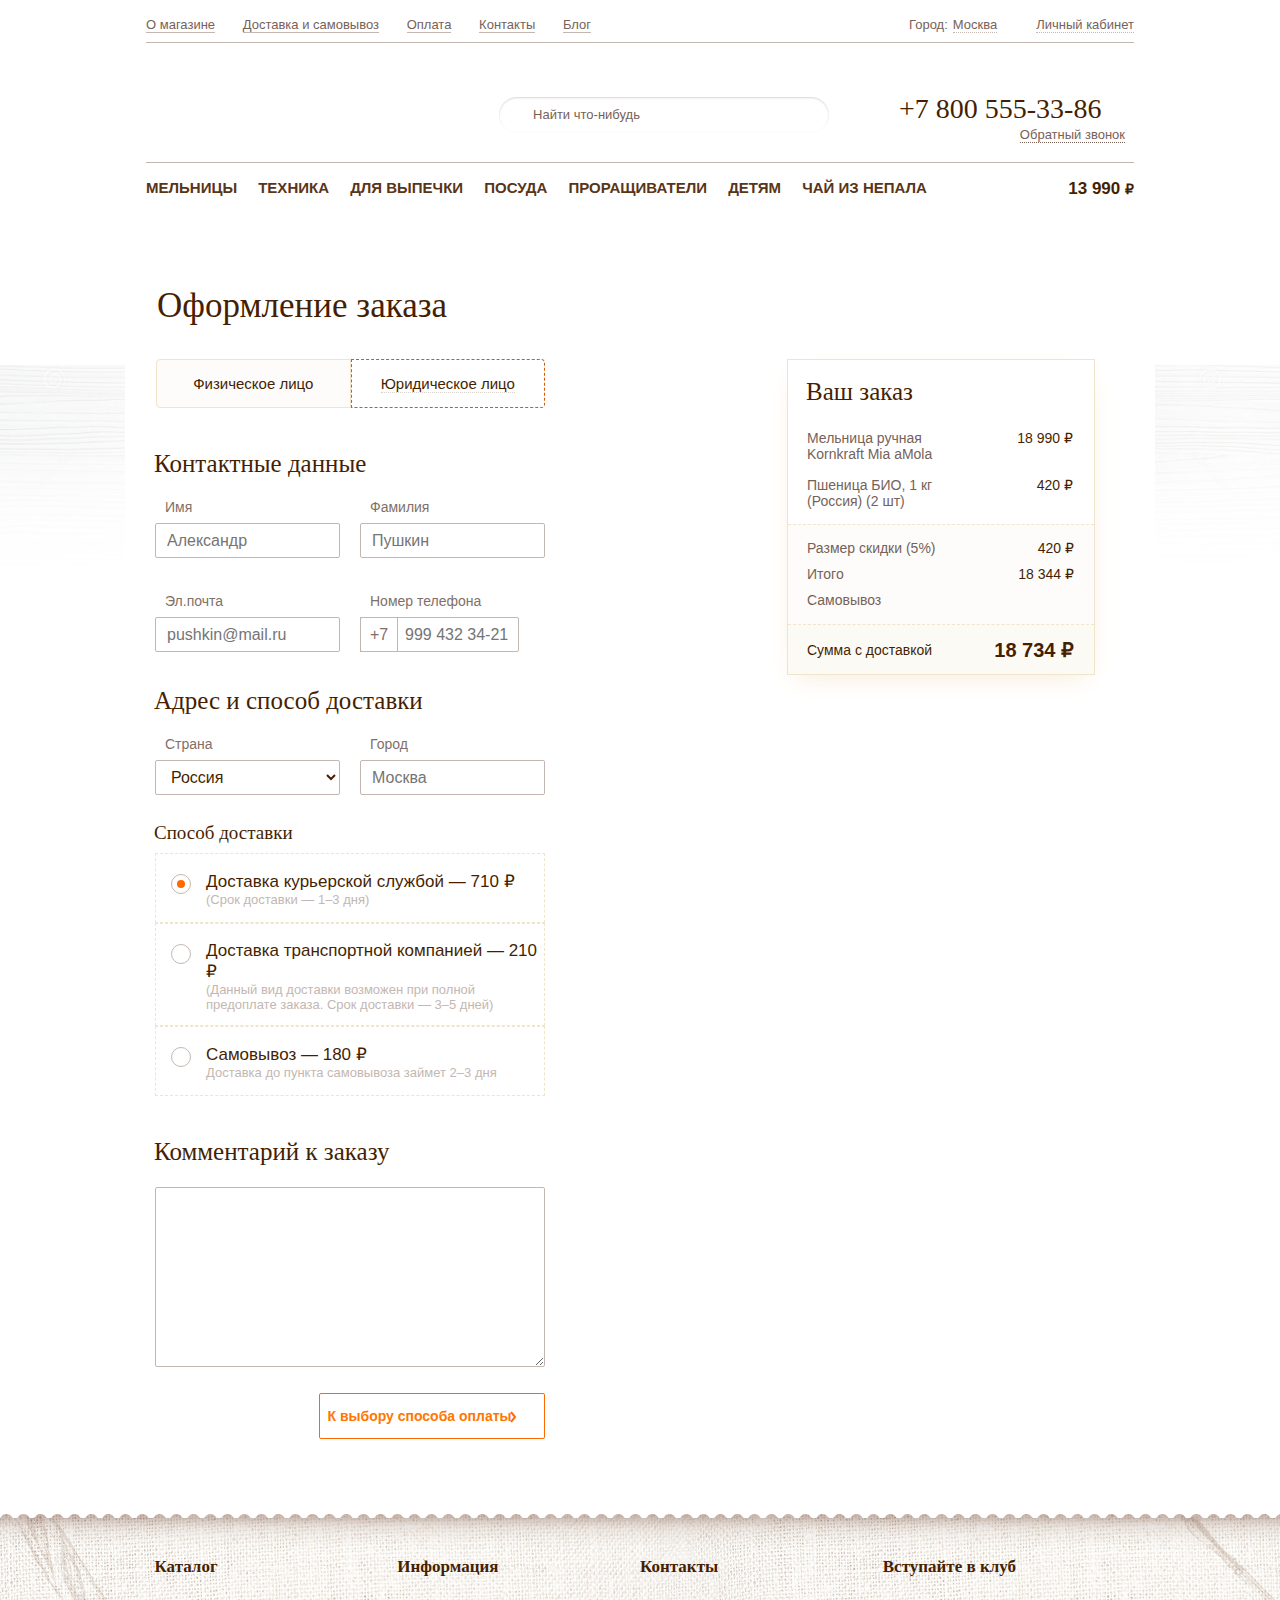
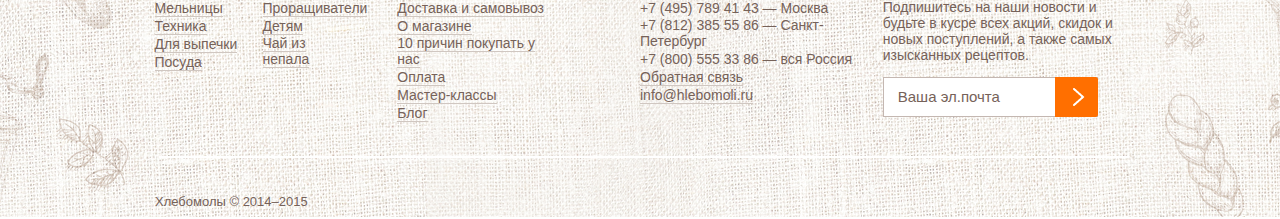
==== commit 1fd48f6f: "fix: Calibri --> sans-serif" ====
--- a/index.html
+++ b/index.html
@@ -60,7 +60,7 @@
       </div>
       <div class="main-navigation-cart">
         <div class="cart"></div>
-        <div class="main-navigation-cart-price">13 990 <p><span>&#8381;</span></p></div>
+        <div class="main-navigation-cart-price">13 990 <p>&#8381;</p></div>
       </div>
     </div>
   </header>
@@ -81,21 +81,21 @@
   
               <div class="your-choice-goods">
                 <p class="goods-item">Мельница ручная Kornkraft Mia aMola</p>
-                <p class="goods-price">18 990 <span class="font-calibri">&#8381;</span></p>
+                <p class="goods-price">18 990 &#8381;</p>
               </div>
               <div class="your-choice-goods">
                 <p class="goods-item">Пшеница БИО, 1 кг (Россия) (2 шт)</p>
-                <p class="goods-price">420 <span>&#8381;</span></p>
+                <p class="goods-price">420 &#8381;</p>
               </div>
   
               <div class="price-delivery">
                 <div class="cost">
                   <p>Размер скидки (5%)</p>
-                  <p class="cost-color">420 <span>&#8381;</span></p>
+                  <p class="cost-color">420 &#8381;</p>
                 </div>
                 <div class="cost1">
                     <p>Итого</p>
-                    <p class="cost-color">18 344 <span>&#8381;</span></p>
+                    <p class="cost-color">18 344 &#8381;</p>
                 </div>
                 <div class="cost2">
                     <p id="self-pickup-label">Самовывоз</p>
@@ -105,7 +105,7 @@
   
               <div class="full-price">
                 <p>Сумма с доставкой</p>
-                <p class="full-cost">18 734 <span>&#8381;</span></p>
+                <p class="full-cost">18 734 &#8381;</p>
               </div>  
   
           </div>
@@ -151,7 +151,7 @@
           <div class="control-group">
               <div class="checkbox-choice-courier">
                 <label class="control control-radio">
-                    <span>Доставка курьерской службой</span> — <b class="price-numbers">710</b> <span>&#8381;</span>
+                    <span>Доставка курьерской службой</span> — <b class="price-numbers">710</b> &#8381;
                         <input type="radio" name="radio" id="input-courier-delivery" checked="checked"/>
                         <p>(Срок доставки — 1–3 дня)</p>
                     <div class="control_indicator"></div>
@@ -159,7 +159,7 @@
               </div>
               <div class="checkbox-choice-car">
                 <label class="control control-radio">
-                    <span>Доставка транспортной компанией</span> — <b class="price-numbers">210</b> <span>&#8381;</span>
+                    <span>Доставка транспортной компанией</span> — <b class="price-numbers">210</b> &#8381;
                         <input type="radio" name="radio" id="input-car-delivery" />
                         <p>(Данный вид доставки возможен при полной 
                             предоплате заказа. Срок доставки — 3–5 дней)
@@ -169,7 +169,7 @@
               </div>
               <div class="checkbox-choice-pickup">
                 <label class="control control-radio">
-                    <span>Самовывоз</span> — <b class="price-numbers">180</b> <span>&#8381;</span>
+                    <span>Самовывоз</span> — <b class="price-numbers">180</b> &#8381;
                         <input type="radio" name="radio" id="input-pickup-delivery"/>
                         <p>Доставка до пункта самовывоза займет 2–3 дня</p>
                     <div class="control_indicator"></div>
--- a/sass/main.css
+++ b/sass/main.css
@@ -6,9 +6,9 @@
 }
 
 @font-face {
-  font-family: "Calibri";
-  src: url("../fonts/Calibri/Calibri.eot");
-  src: url("../fonts/Calibri/Calibri.eot?#iefix") format("embedded-opentype"), url("../fonts/Calibri/Calibri.otf") format("opentype"), url("../fonts/Calibri/Calibri.svg") format("svg"), url("../fonts/Calibri/Calibri.ttf") format("truetype"), url("../fonts/Calibri/Calibri.woff") format("woff"), url("../fonts/Calibri/Calibri.woff2") format("woff2");
+  font-family: "Calibri, sans-serif";
+  src: url("../fonts/Calibri, sans-serif/Calibri, sans-serif.eot");
+  src: url("../fonts/Calibri, sans-serif/Calibri, sans-serif.eot?#iefix") format("embedded-opentype"), url("../fonts/Calibri, sans-serif/Calibri, sans-serif.otf") format("opentype"), url("../fonts/Calibri, sans-serif/Calibri, sans-serif.svg") format("svg"), url("../fonts/Calibri, sans-serif/Calibri, sans-serif.ttf") format("truetype"), url("../fonts/Calibri, sans-serif/Calibri, sans-serif.woff") format("woff"), url("../fonts/Calibri, sans-serif/Calibri, sans-serif.woff2") format("woff2");
   font-weight: normal;
   font-style: normal;
 }
@@ -21,10 +21,6 @@
   font-style: normal;
 }
 
-.font-calibri {
-  font-family: Calibri;
-}
-
 body {
   margin: 0;
   padding: 0;
@@ -60,7 +56,7 @@
   top: 244px;
   z-index: 1;
   color: #461f02;
-  font-family: Calibri;
+  font-family: Calibri, sans-serif;
   font-size: 16px;
   font-weight: 400;
   padding: 0 40px 25px 22px;
@@ -86,7 +82,7 @@
   top: 244px;
   z-index: 1;
   color: #461f02;
-  font-family: Calibri;
+  font-family: Calibri, sans-serif;
   font-size: 16px;
   font-weight: 400;
   padding: 0 70px 25px 22px;
@@ -135,7 +131,7 @@
   height: 16px;
   margin: 17px 0 0;
   color: #766259;
-  font-family: Calibri, sans-serif;
+  font-family: Calibri, sans-serif, sans-serif;
   font-size: 13px;
   font-weight: 400;
   text-decoration: none;
@@ -157,7 +153,7 @@
   height: 16px;
   margin: 17px 0 0;
   color: #766259;
-  font-family: Calibri;
+  font-family: Calibri, sans-serif;
   font-size: 13px;
   font-weight: 400;
   text-decoration: none;
@@ -179,7 +175,7 @@
 
 .account-city p {
   color: #766259;
-  font-family: Calibri;
+  font-family: Calibri, sans-serif;
   font-size: 13px;
   font-weight: 400;
   padding: 0;
@@ -242,7 +238,7 @@
   padding: 0 11px;
   outline: none;
   color: #766259;
-  font-family: Calibri;
+  font-family: Calibri, sans-serif;
   font-size: 13px;
   font-weight: 400;
   width: 100%;
@@ -250,21 +246,21 @@
 
 .search input::-webkit-input-placeholder {
   color: #766259;
-  font-family: Calibri;
+  font-family: Calibri, sans-serif;
   font-size: 13px;
   font-weight: 400;
 }
 
 .search input::-moz-placeholder {
   color: #766259;
-  font-family: Calibri;
+  font-family: Calibri, sans-serif;
   font-size: 13px;
   font-weight: 400;
 }
 
 .search input:-ms-input-placeholder {
   color: #766259;
-  font-family: Calibri;
+  font-family: Calibri, sans-serif;
   font-size: 13px;
   font-weight: 400;
 }
@@ -294,7 +290,7 @@
 .callback-text a {
   text-decoration: none;
   color: #766259;
-  font-family: Calibri;
+  font-family: Calibri, sans-serif;
   font-size: 13px;
   font-weight: 400;
   border-bottom: 1px dotted #766259;
@@ -342,7 +338,7 @@
 .main-navigation-name ul a {
   text-decoration: none;
   color: #461f02;
-  font-family: Calibri;
+  font-family: Calibri, sans-serif;
   font-size: 15px;
   font-weight: 700;
   text-transform: uppercase;
@@ -363,7 +359,7 @@
 .main-navigation-cart-price {
   margin: 16px 0 0;
   color: #461f02;
-  font-family: Calibri;
+  font-family: Calibri, sans-serif;
   font-size: 17px;
   font-weight: 700;
 }
@@ -463,7 +459,7 @@
 .your-choice-goods .goods-item {
   width: 185px;
   color: #766259;
-  font-family: Calibri;
+  font-family: Calibri, sans-serif;
   font-size: 14px;
   font-weight: 400;
   padding-left: 19px;
@@ -472,7 +468,7 @@
 
 .your-choice-goods .goods-price {
   color: #461f02;
-  font-family: Calibri;
+  font-family: Calibri, sans-serif;
   font-size: 14px;
   font-weight: 400;
   padding-right: 21px;
@@ -508,7 +504,7 @@
 
 .your-choice .price-delivery .cost p, .your-choice .price-delivery .cost1 p, .your-choice .price-delivery .cost2 p {
   color: #766259;
-  font-family: Calibri;
+  font-family: Calibri, sans-serif;
   font-size: 14px;
   font-weight: 400;
   margin: 0;
@@ -516,7 +512,7 @@
 
 .your-choice .price-delivery .cost .cost-color, .your-choice .price-delivery .cost1 .cost-color, .your-choice .price-delivery .cost2 .cost-color {
   color: #461f02;
-  font-family: Calibri;
+  font-family: Calibri, sans-serif;
   font-size: 14px;
   font-weight: 400;
 }
@@ -536,7 +532,7 @@
 
 .your-choice .full-price p {
   color: #461f02;
-  font-family: Calibri;
+  font-family: Calibri, sans-serif;
   font-size: 14px;
   font-weight: 400;
   margin: auto 0;
@@ -544,7 +540,7 @@
 
 .your-choice .full-price .full-cost {
   color: #461f02;
-  font-family: Calibri;
+  font-family: Calibri, sans-serif;
   font-size: 20px;
   font-weight: 700;
   margin: auto 0;
@@ -603,7 +599,7 @@
 .checkout-choice-item1, .checkout-choice-item2 {
   width: 195px;
   color: #461f02;
-  font-family: Calibri;
+  font-family: Calibri, sans-serif;
   font-size: 15px;
   font-weight: 400;
   display: -webkit-box;
@@ -671,7 +667,7 @@
 
 .contacts label {
   color: #817068;
-  font-family: Calibri;
+  font-family: Calibri, sans-serif;
   font-size: 14px;
   font-weight: 400;
   margin: 0 0 8px 10px;
@@ -682,7 +678,7 @@
   height: 35px;
   margin-bottom: 35px;
   color: #817068;
-  font-family: Calibri;
+  font-family: Calibri, sans-serif;
   font-size: 16px;
   font-weight: 400;
   padding-left: 11px;
@@ -716,7 +712,7 @@
       -ms-flex-align: center;
           align-items: center;
   color: #817068;
-  font-family: Calibri;
+  font-family: Calibri, sans-serif;
   font-size: 16px;
   font-weight: 400;
 }
@@ -730,9 +726,9 @@
   height: 21px;
   margin: 0;
   color: #958781;
-  font-family: Calibri;
+  font-family: Calibri, sans-serif;
   font-size: 11px;
-  font-style: italic;
+  font-style: 1;
   position: absolute;
   bottom: 8px;
   margin-left: 9px;
@@ -743,7 +739,7 @@
   height: 21px;
   margin: 0;
   color: #958781;
-  font-family: Calibri;
+  font-family: Calibri, sans-serif;
   font-size: 11px;
   font-style: italic;
   position: absolute;
@@ -756,7 +752,7 @@
   height: 21px;
   margin: 0;
   color: #958781;
-  font-family: Calibri;
+  font-family: Calibri, sans-serif;
   font-size: 11px;
   font-style: italic;
   position: absolute;
@@ -769,7 +765,7 @@
   height: 21px;
   margin: 0;
   color: #958781;
-  font-family: Calibri;
+  font-family: Calibri, sans-serif;
   font-size: 11px;
   font-style: italic;
   position: absolute;
@@ -805,7 +801,7 @@
 
 .delivery-city label, .delivery-country label {
   color: #817068;
-  font-family: Calibri;
+  font-family: Calibri, sans-serif;
   font-size: 14px;
   font-weight: 400;
   margin: 0 0 8px 10px;
@@ -815,7 +811,7 @@
   width: 185px;
   height: 35px;
   color: #461f02;
-  font-family: Calibri;
+  font-family: Calibri, sans-serif;
   font-size: 16px;
   font-weight: 400;
   padding-left: 11px;
@@ -844,13 +840,13 @@
 .checkbox-choice-courier label, .checkbox-choice-car label, .checkbox-choice-pickup label {
   font-size: 17px;
   color: #461f02;
-  font-family: Calibri;
+  font-family: Calibri, sans-serif;
   font-weight: 400;
 }
 
 .checkbox-choice-courier p, .checkbox-choice-car p, .checkbox-choice-pickup p {
   color: #c4b7b1;
-  font-family: Calibri;
+  font-family: Calibri, sans-serif;
   font-size: 13px;
   font-weight: 400;
   margin-top: 0;
@@ -959,7 +955,7 @@
 
 .pickup label {
   color: #817068;
-  font-family: Calibri;
+  font-family: Calibri, sans-serif;
   font-size: 14px;
   font-weight: 400;
   margin: 0 0 8px 10px;
@@ -969,7 +965,7 @@
   width: 185px;
   height: 35px;
   color: #461f02;
-  font-family: Calibri;
+  font-family: Calibri, sans-serif;
   font-size: 16px;
   font-weight: 400;
   padding-left: 11px;
@@ -1007,7 +1003,7 @@
   border: 1px solid #ff6900;
   background: white;
   color: #ff7700;
-  font-family: Calibri;
+  font-family: Calibri, sans-serif;
   font-size: 14px;
   font-weight: 700;
   line-height: 35px;
@@ -1081,7 +1077,7 @@
   list-style-type: none;
   list-style-position: inside;
   color: #766259;
-  font-family: Calibri;
+  font-family: Calibri, sans-serif;
   font-size: 14px;
   font-weight: 400;
   margin: 0;
@@ -1090,7 +1086,7 @@
 .footer-main-item li a, .footer-main-item p a {
   text-decoration: none;
   color: #766259;
-  font-family: Calibri;
+  font-family: Calibri, sans-serif;
   font-size: 14px;
   font-weight: 400;
   border-bottom: 1px solid #d0c7c1;
@@ -1119,21 +1115,21 @@
 
 .footer-main-item input[type=text]::-webkit-input-placeholder {
   color: #766259;
-  font-family: Calibri;
+  font-family: Calibri, sans-serif;
   font-size: 15px;
   font-weight: 400;
 }
 
 .footer-main-item input[type=text]::-moz-placeholder {
   color: #766259;
-  font-family: Calibri;
+  font-family: Calibri, sans-serif;
   font-size: 15px;
   font-weight: 400;
 }
 
 .footer-main-item input[type=text]:-ms-input-placeholder {
   color: #766259;
-  font-family: Calibri;
+  font-family: Calibri, sans-serif;
   font-size: 15px;
   font-weight: 400;
 }
@@ -1178,7 +1174,7 @@
 
 .social-copyright p {
   color: #766259;
-  font-family: Calibri;
+  font-family: Calibri, sans-serif;
   font-size: 13px;
   font-weight: 400;
   margin: 0;
